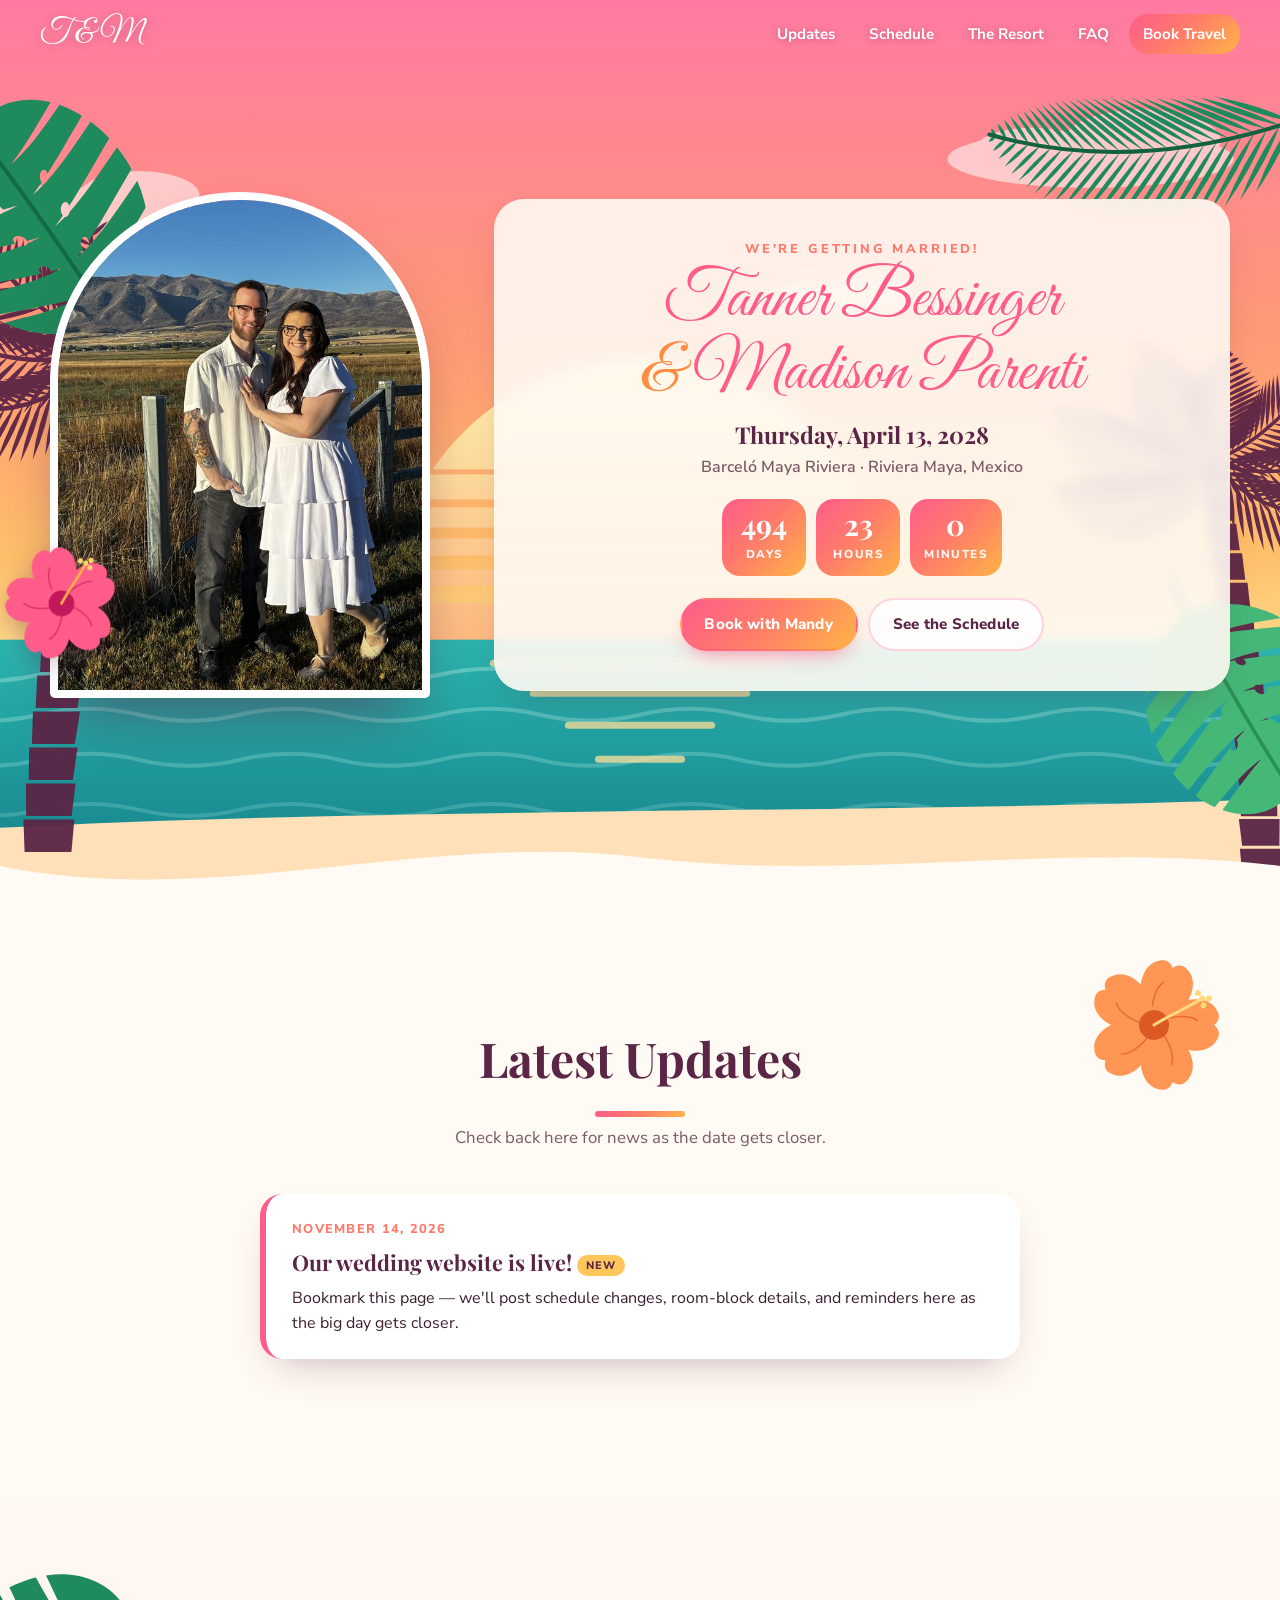
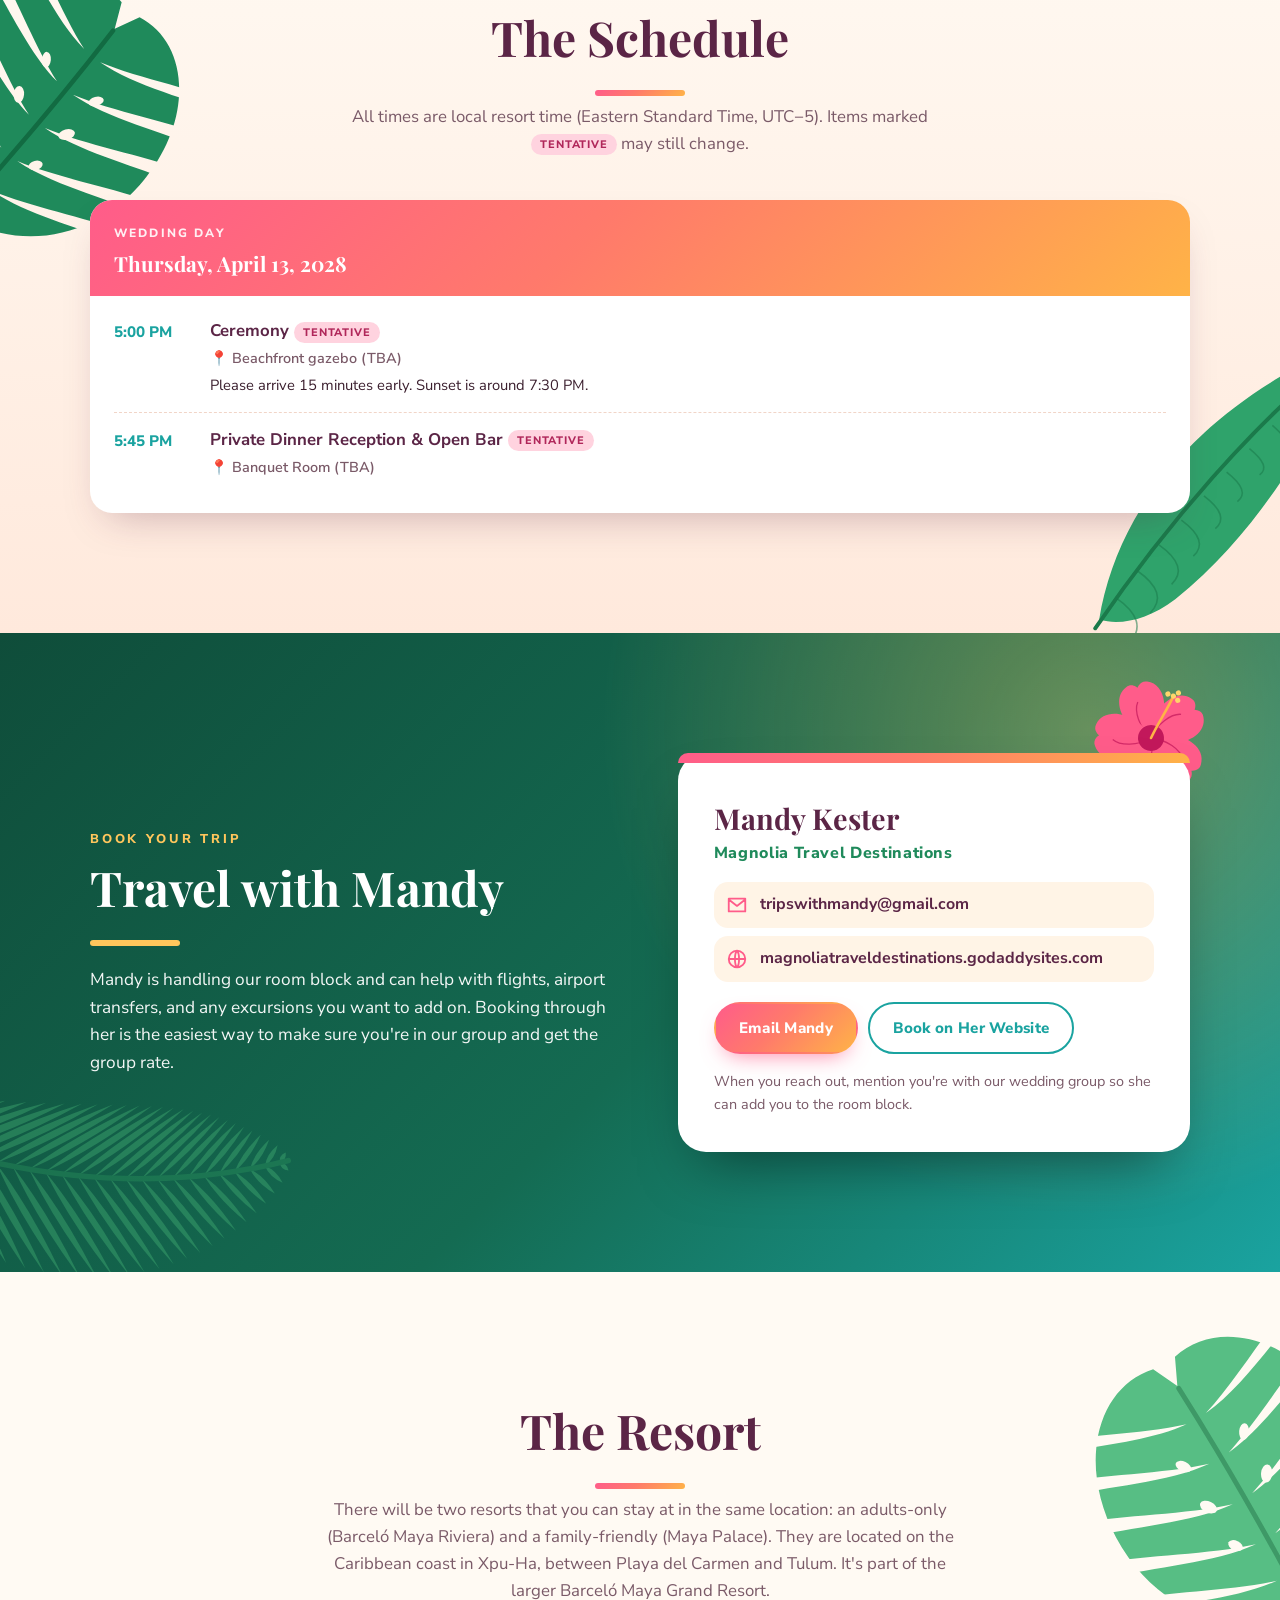
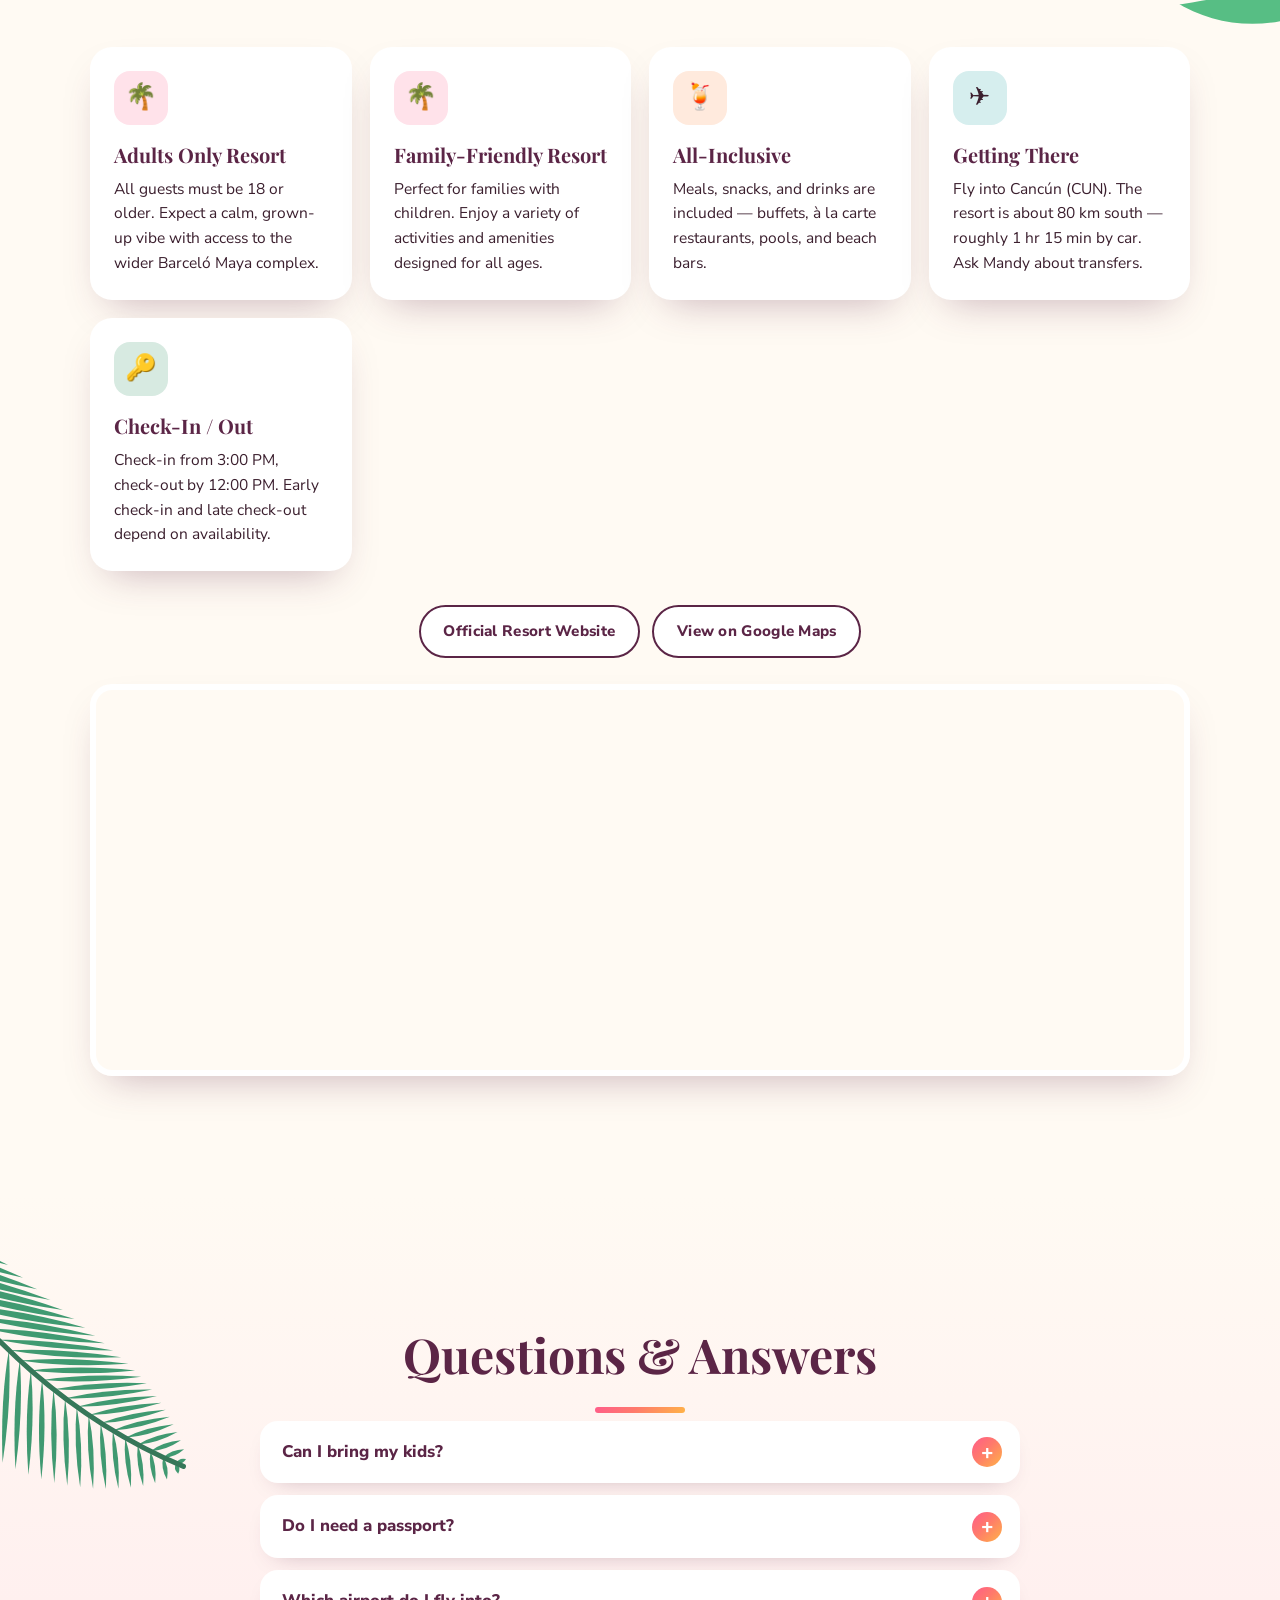
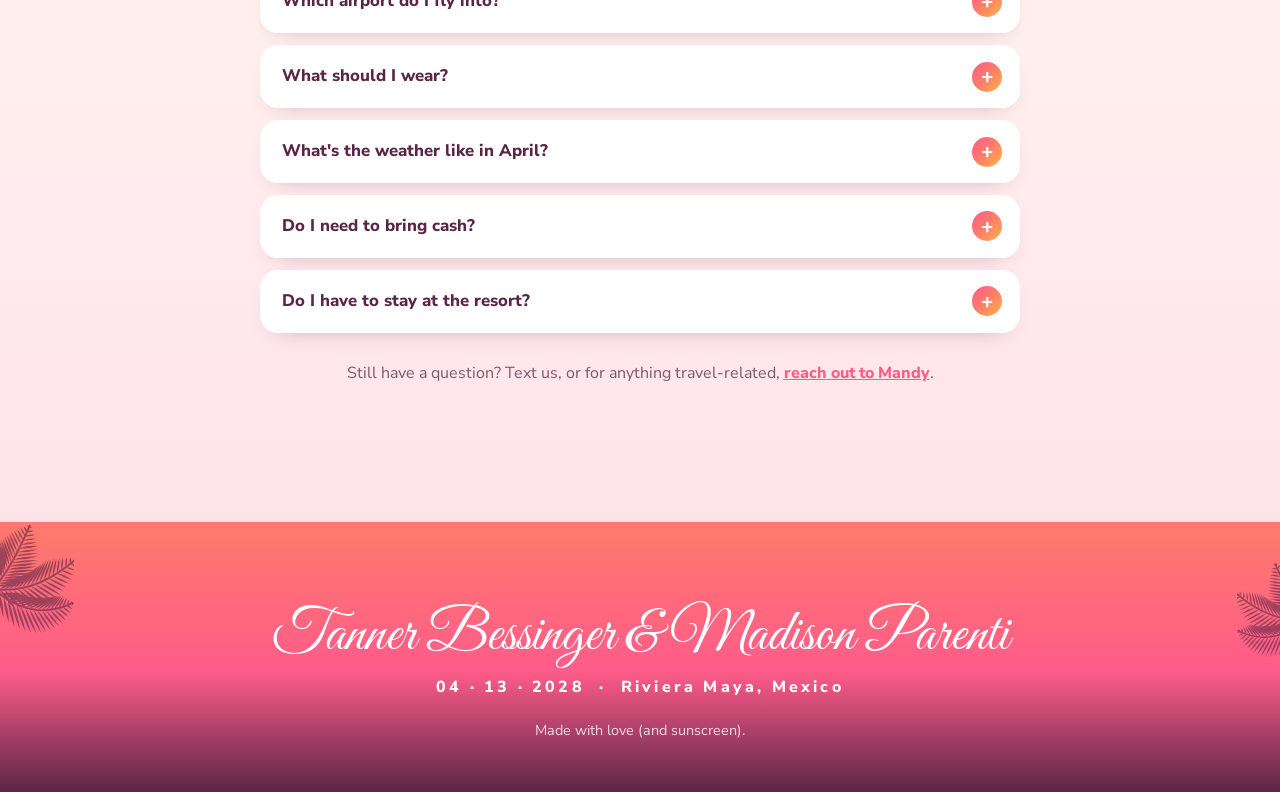
==== index.html @ a27c900d "Revert "Added section to view the resort." This reverts commit a4d78519285c351dbbb681f9ba7be13c18c44" ====
<!doctype html>
<html lang="en">
<head>
  <meta charset="utf-8">
  <meta name="viewport" content="width=device-width, initial-scale=1">
  <title>Our Wedding · Riviera Maya 2028</title>
  <meta name="description" content="Wedding details, schedule, travel booking, and resort info — April 13, 2028 at Barceló Maya Riviera, Mexico.">
  <meta property="og:title" content="We're getting married in Riviera Maya!">
  <meta property="og:description" content="April 13, 2028 · Barceló Maya Riviera · Quintana Roo, Mexico">
  <meta property="og:image" content="images/us-small.jpg">
  <link rel="icon" href="images/favicon.svg" type="image/svg+xml">
  <link rel="preconnect" href="https://fonts.googleapis.com">
  <link rel="preconnect" href="https://fonts.gstatic.com" crossorigin>
  <link href="https://fonts.googleapis.com/css2?family=Great+Vibes&family=Playfair+Display:ital,wght@0,600;0,700;1,500&family=Nunito+Sans:wght@400;600;700;800&display=swap" rel="stylesheet">
  <link rel="stylesheet" href="style.css?v=3">
</head>
<body>

  <!-- ===================== NAV ===================== -->
  <header class="nav" id="top">
    <a class="nav-brand" href="#top" data-names-short>Our Wedding</a>
    <button class="nav-toggle" aria-label="Open menu" aria-expanded="false" aria-controls="nav-links">
      <span></span><span></span><span></span>
    </button>
    <nav id="nav-links" class="nav-links">
      <a href="#updates">Updates</a>
      <a href="#schedule">Schedule</a>
      <a href="#resort">The Resort</a>
      <a href="#faq">FAQ</a>
      <a href="#travel" class="nav-cta">Book Travel</a>
    </nav>
  </header>

  <!-- ===================== HERO ===================== -->
  <section class="hero">
    <img class="hero-bg" src="images/sunset.svg" alt="" aria-hidden="true">
    <img class="deco palm-left" src="images/palm-tree.svg" alt="" aria-hidden="true">
    <img class="deco palm-right" src="images/palm-tree-flip.svg" alt="" aria-hidden="true">
    <img class="deco hero-monstera-l" src="images/monstera.svg" alt="" aria-hidden="true">
    <img class="deco hero-monstera-r" src="images/monstera-light.svg" alt="" aria-hidden="true">
    <img class="deco hero-frond" src="images/palm-frond.svg" alt="" aria-hidden="true">

    <div class="hero-inner">
      <div class="hero-photo">
        <img src="images/us.jpg" srcset="images/us-small.jpg 600w, images/us.jpg 1200w" sizes="(max-width: 700px) 70vw, 380px" alt="The happy couple">
        <img class="photo-flower" src="images/hibiscus.svg" alt="" aria-hidden="true">
      </div>
      <div class="hero-text">
        <p class="eyebrow">We're getting married!</p>
        <h1 class="names"><span data-name-one>Tanner Bessinger</span> <span class="amp">&amp;</span> <span data-name-two>Madison Parenti</span></h1>
        <p class="hero-date" data-date-text>Thursday, April 13, 2028</p>
        <p class="hero-place">Barceló Maya Riviera · Riviera Maya, Mexico</p>
        <div class="countdown" aria-live="polite">
          <div><strong data-cd="days">--</strong><span>days</span></div>
          <div><strong data-cd="hours">--</strong><span>hours</span></div>
          <div><strong data-cd="mins">--</strong><span>minutes</span></div>
        </div>
        <div class="hero-buttons">
          <a class="btn btn-primary" href="#travel">Book with Mandy</a>
          <a class="btn btn-ghost" href="#schedule">See the Schedule</a>
          <a class="btn btn-ghost" data-rsvp-btn hidden>RSVP</a>
        </div>
        <p class="hashtag" data-hashtag hidden></p>
      </div>
    </div>
    <svg class="wave" viewBox="0 0 1440 80" preserveAspectRatio="none" aria-hidden="true"><path d="M0 40 C 240 90 480 0 720 30 C 960 60 1200 10 1440 40 L1440 80 L0 80 Z"/></svg>
  </section>

  <main>
    <!-- ===================== UPDATES ===================== -->
    <section id="updates" class="section section-updates">
      <img class="deco upd-hibiscus" src="images/hibiscus-orange.svg" alt="" aria-hidden="true">
      <div class="container narrow">
        <h2 class="section-title">Latest Updates</h2>
        <p class="section-sub">Check back here for news as the date gets closer.</p>
        <div class="updates" data-updates></div>
      </div>
    </section>

    <!-- ===================== SCHEDULE ===================== -->
    <section id="schedule" class="section section-schedule">
      <img class="deco sch-leaf-l" src="images/monstera.svg" alt="" aria-hidden="true">
      <img class="deco sch-leaf-r" src="images/banana-leaf.svg" alt="" aria-hidden="true">
      <div class="container">
        <h2 class="section-title">The Schedule</h2>
        <p class="section-sub">All times are local resort time (Eastern Standard Time, UTC−5). Items marked <span class="tag">Tentative</span> may still change.</p>
        <div class="schedule" data-schedule></div>
      </div>
    </section>

    <!-- ===================== TRAVEL / MANDY ===================== -->
    <section id="travel" class="section section-travel">
      <img class="deco trv-frond" src="images/palm-frond-light.svg" alt="" aria-hidden="true">
      <img class="deco trv-hibiscus" src="images/hibiscus.svg" alt="" aria-hidden="true">
      <div class="container">
        <div class="agent-card">
          <div class="agent-head">
            <p class="eyebrow">Book your trip</p>
            <h2 class="section-title light">Travel with <span data-agent-first>Mandy</span></h2>
            <p class="agent-blurb" data-agent-blurb></p>
            <p class="agent-deadline" data-agent-bookby hidden></p>
          </div>
          <div class="agent-body">
            <p class="agent-name" data-agent-name>Mandy Kester</p>
            <p class="agent-company" data-agent-company>Magnolia Travel Destinations</p>
            <ul class="agent-links">
              <li><a data-agent-email href="mailto:tripswithmandy@gmail.com">
                <svg viewBox="0 0 24 24" aria-hidden="true"><path d="M3 5h18v14H3z M3 6l9 7 9-7" fill="none" stroke="currentColor" stroke-width="2" stroke-linejoin="round"/></svg>
                <span>tripswithmandy@gmail.com</span></a></li>
              <li data-agent-phone-row hidden><a data-agent-phone href="#">
                <svg viewBox="0 0 24 24" aria-hidden="true"><path d="M5 3h4l2 5-3 2a12 12 0 0 0 6 6l2-3 5 2v4a2 2 0 0 1-2 2A18 18 0 0 1 3 5a2 2 0 0 1 2-2z" fill="none" stroke="currentColor" stroke-width="2" stroke-linejoin="round"/></svg>
                <span></span></a></li>
              <li><a data-agent-web href="https://magnoliatraveldestinations.godaddysites.com" target="_blank" rel="noopener">
                <svg viewBox="0 0 24 24" aria-hidden="true"><circle cx="12" cy="12" r="9" fill="none" stroke="currentColor" stroke-width="2"/><path d="M3 12h18M12 3c3 3 3 15 0 18M12 3c-3 3-3 15 0 18" fill="none" stroke="currentColor" stroke-width="2"/></svg>
                <span>magnoliatraveldestinations.godaddysites.com</span></a></li>
            </ul>
            <div class="agent-buttons">
              <a class="btn btn-primary" data-agent-email-btn href="mailto:tripswithmandy@gmail.com">Email Mandy</a>
              <a class="btn btn-sun" data-agent-call-btn hidden>Call Mandy</a>
              <a class="btn btn-outline" data-agent-web-btn href="https://magnoliatraveldestinations.godaddysites.com" target="_blank" rel="noopener">Book on Her Website</a>
            </div>
            <p class="agent-tip">When you reach out, mention you're with our wedding group so she can add you to the room block.</p>
          </div>
        </div>
      </div>
    </section>

    <!-- ===================== RESORT ===================== -->
    <section id="resort" class="section section-resort">
      <img class="deco res-monstera" src="images/monstera-light.svg" alt="" aria-hidden="true">
      <div class="container">
        <h2 class="section-title">The Resort</h2>
        <p class="section-sub">There will be two resorts that you can stay at in the same location: an adults-only (Barceló Maya Riviera) and a family-friendly (Maya Palace). They are located on the Caribbean coast in Xpu-Ha, between Playa del Carmen and Tulum. It's part of the larger Barceló Maya Grand Resort.</p>

        <div class="cards">
          <article class="card">
            <div class="card-icon" style="--c: var(--pink)">🌴</div>
            <h3>Adults Only Resort</h3>
            <p>All guests must be 18 or older. Expect a calm, grown-up vibe with access to the wider Barceló Maya complex.</p>
          </article>
            <article class="card">
            <div class="card-icon" style="--c: var(--pink)">🌴</div>
            <h3>Family-Friendly Resort</h3>
            <p>Perfect for families with children. Enjoy a variety of activities and amenities designed for all ages.</p>
          </article>
          <article class="card">
            <div class="card-icon" style="--c: var(--orange)">🍹</div>
            <h3>All-Inclusive</h3>
            <p>Meals, snacks, and drinks are included — buffets, à la carte restaurants, pools, and beach bars.</p>
          </article>
          <article class="card">
            <div class="card-icon" style="--c: var(--teal)">✈️</div>
            <h3>Getting There</h3>
            <p>Fly into Cancún (CUN). The resort is about 80 km south — roughly 1 hr 15 min by car. Ask Mandy about transfers.</p>
          </article>
          <article class="card">
            <div class="card-icon" style="--c: var(--green)">🔑</div>
            <h3>Check-In / Out</h3>
            <p>Check-in from 3:00 PM, check-out by 12:00 PM. Early check-in and late check-out depend on availability.</p>
          </article>
        </div>

        <div class="resort-links">
          <a class="btn btn-outline-dark" href="https://www.barcelo.com/en-us/barcelo-maya-riviera/" target="_blank" rel="noopener">Official Resort Website</a>
          <a class="btn btn-outline-dark" href="https://www.google.com/maps/search/?api=1&query=Barcel%C3%B3+Maya+Riviera+Xpu-Ha" target="_blank" rel="noopener">View on Google Maps</a>
        </div>

        <div class="map-wrap">
          <iframe title="Map of Barceló Maya Riviera" loading="lazy" referrerpolicy="no-referrer-when-downgrade"
            src="https://www.google.com/maps?q=Barcel%C3%B3+Maya+Riviera,+Xpu-Ha,+Quintana+Roo&output=embed"></iframe>
        </div>
      </div>
    </section>

    <!-- ===================== FAQ ===================== -->
    <section id="faq" class="section section-faq">
      <img class="deco faq-frond" src="images/palm-frond.svg" alt="" aria-hidden="true">
      <div class="container narrow">
        <h2 class="section-title">Questions &amp; Answers</h2>
        <div class="faq" data-faq></div>
        <p class="faq-more">Still have a question? Text us, or for anything travel-related, <a href="#travel">reach out to Mandy</a>.</p>
      </div>
    </section>
  </main>

  <!-- ===================== FOOTER ===================== -->
  <footer class="footer">
    <img class="deco foot-palm-l" src="images/palm-tree.svg" alt="" aria-hidden="true">
    <img class="deco foot-palm-r" src="images/palm-tree-flip.svg" alt="" aria-hidden="true">
    <p class="footer-names" data-names-full>Tanner Bessinger &amp; Madison Parenti</p>
    <p class="footer-date">04 · 13 · 2028 &nbsp;·&nbsp; Riviera Maya, Mexico</p>
    <p class="footer-small">Made with love (and sunscreen).</p>
  </footer>

  <!-- Floating booking button on phones -->
  <a class="float-book" href="#travel">✈ Book with Mandy</a>

  <script src="details.js?v=3"></script>
  <script src="app.js?v=3"></script>
</body>
</html>
---- style.css ----
/* ============ Palette ============ */
:root {
  --pink: #ff5c8a;
  --pink-soft: #ffd3df;
  --coral: #ff7a6b;
  --orange: #ff8c42;
  --sun: #ffc65c;
  --sand: #fff4e6;
  --cream: #fffaf3;
  --teal: #1aa3a0;
  --green: #1f8a5b;
  --jungle: #0f4d3a;
  --plum: #5b2546;
  --ink: #3b1f2e;
  --muted: #7a5a68;

  --sunset: linear-gradient(135deg, #ff5c8a 0%, #ff7a6b 45%, #ffb347 100%);
  --radius: 22px;
  --shadow: 0 18px 40px -18px rgba(91, 37, 70, 0.35);

  --font-script: "Great Vibes", cursive;
  --font-display: "Playfair Display", Georgia, serif;
  --font-body: "Nunito Sans", system-ui, -apple-system, "Segoe UI", sans-serif;
}

*, *::before, *::after { box-sizing: border-box; }
html { scroll-behavior: smooth; scroll-padding-top: 70px; }
body {
  margin: 0;
  font-family: var(--font-body);
  color: var(--ink);
  background: var(--cream);
  line-height: 1.6;
  overflow-x: hidden;
}
img { max-width: 100%; display: block; }
a { color: inherit; }
[hidden] { display: none !important; }

.container { width: min(1100px, 100% - 32px); margin-inline: auto; position: relative; z-index: 2; }
.container.narrow { width: min(760px, 100% - 32px); }
.deco { position: absolute; pointer-events: none; user-select: none; z-index: 1; }

/* ============ Buttons ============ */
.btn {
  display: inline-flex; align-items: center; justify-content: center;
  padding: 0.8em 1.5em; border-radius: 999px;
  font-weight: 800; font-size: 0.95rem; letter-spacing: 0.02em;
  text-decoration: none; cursor: pointer; border: 2px solid transparent;
  transition: transform 0.15s ease, box-shadow 0.15s ease, background 0.15s;
}
.btn:hover { transform: translateY(-2px); }
.btn-primary { background: var(--sunset); color: #fff; box-shadow: 0 10px 22px -10px rgba(255, 92, 138, 0.8); }
.btn-ghost { background: rgba(255, 255, 255, 0.85); color: var(--plum); }
.btn-ghost:hover { background: #fff; }
.btn-sun { background: var(--sun); color: var(--plum); }
.btn-outline { border-color: rgba(255,255,255,0.85); color: #fff; }
.btn-outline:hover { background: rgba(255,255,255,0.12); }
.btn-outline-dark { border-color: var(--plum); color: var(--plum); background: #fff; }
.btn-outline-dark:hover { background: var(--plum); color: #fff; }

/* ============ Nav ============ */
.nav {
  position: fixed; inset: 0 0 auto 0; z-index: 50;
  display: flex; align-items: center; justify-content: space-between;
  padding: 14px clamp(16px, 4vw, 40px);
  transition: background 0.25s, box-shadow 0.25s;
}
.nav.scrolled { background: rgba(255, 250, 243, 0.94); backdrop-filter: blur(8px); box-shadow: 0 4px 20px -10px rgba(91,37,70,0.3); }
.nav-brand { font-family: var(--font-script); font-size: 2rem; text-decoration: none; color: #fff; line-height: 1; text-shadow: 0 2px 10px rgba(91,37,70,0.35); }
.nav.scrolled .nav-brand { color: var(--pink); text-shadow: none; }
.nav-links { display: flex; gap: 6px; align-items: center; }
.nav-links a {
  text-decoration: none; font-weight: 700; font-size: 0.95rem;
  padding: 8px 14px; border-radius: 999px; color: #fff;
  text-shadow: 0 1px 6px rgba(91,37,70,0.35);
}
.nav.scrolled .nav-links a { color: var(--plum); text-shadow: none; }
.nav-links a:hover { background: rgba(255,255,255,0.2); }
.nav.scrolled .nav-links a:hover { background: var(--pink-soft); }
.nav-links a.nav-cta, .nav.scrolled .nav-links a.nav-cta { background: var(--sunset); color: #fff; text-shadow: none; }
.nav-toggle { display: none; background: rgba(255,255,255,0.9); border: 0; border-radius: 12px; width: 44px; height: 44px; padding: 11px 10px; cursor: pointer; }
.nav-toggle span { display: block; height: 3px; background: var(--plum); border-radius: 2px; margin: 4px 0; }

@media (max-width: 760px) {
  .nav-toggle { display: block; }
  .nav-links {
    position: absolute; top: 66px; right: 16px; left: 16px;
    flex-direction: column; align-items: stretch;
    background: var(--cream); border-radius: var(--radius); padding: 10px;
    box-shadow: var(--shadow);
    display: none;
  }
  .nav-links.open { display: flex; }
  .nav-links a { color: var(--plum); text-shadow: none; padding: 12px 16px; }
}

/* ============ Hero ============ */
.hero {
  position: relative; min-height: clamp(640px, 100vh, 940px); min-height: clamp(640px, 100svh, 940px);
  display: grid; place-items: center;
  padding: 110px 16px 120px; overflow: hidden;
  isolation: isolate;
}
.hero-bg { position: absolute; inset: 0; width: 100%; height: 100%; object-fit: cover; object-position: center bottom; z-index: -1; }
.palm-left { left: -60px; bottom: 30px; height: min(78vh, 720px); opacity: 0.95; }
.palm-right { right: -70px; bottom: 10px; height: min(64vh, 600px); opacity: 0.95; }
.hero-monstera-l { left: -70px; top: 70px; width: clamp(140px, 18vw, 260px); transform: rotate(-35deg); }
.hero-monstera-r { right: -60px; bottom: 60px; width: clamp(130px, 16vw, 240px); transform: rotate(150deg); }
.hero-frond { right: -40px; top: 40px; width: clamp(220px, 30vw, 440px); transform: scaleX(-1) rotate(-14deg); }

.hero-inner {
  position: relative; z-index: 2;
  display: grid; grid-template-columns: auto 1fr; gap: clamp(28px, 5vw, 64px);
  align-items: center; max-width: 1180px; width: 100%;
}
.hero-photo { position: relative; width: clamp(240px, 30vw, 380px); }
.hero-photo img:first-child {
  width: 100%; aspect-ratio: 3 / 4; object-fit: cover; object-position: center 30%;
  border-radius: 999px 999px 26px 26px;
  border: 8px solid #fff;
  box-shadow: 0 30px 60px -20px rgba(91, 37, 70, 0.6);
}
.photo-flower { position: absolute; width: 34%; left: -14%; bottom: 6%; transform: rotate(-12deg); filter: drop-shadow(0 8px 12px rgba(91,37,70,0.3)); }

.hero-text {
  background: rgba(255, 250, 243, 0.9); backdrop-filter: blur(6px);
  border-radius: 30px; padding: clamp(22px, 4vw, 40px);
  box-shadow: var(--shadow); text-align: center;
}
.eyebrow { margin: 0; text-transform: uppercase; letter-spacing: 0.22em; font-weight: 800; font-size: 0.8rem; color: var(--coral); }
.names { margin: 4px 0 6px; font-family: var(--font-script); font-weight: 400; font-size: clamp(2.2rem, 5.2vw, 4.8rem); line-height: 1.1; color: var(--pink); }
/* Each name on its own line; the & leads into the second name */
.names [data-name-one] { display: block; white-space: nowrap; }
.names [data-name-two] { white-space: nowrap; }
.names .amp { color: var(--orange); }
.hero-date { margin: 0; font-family: var(--font-display); font-weight: 700; font-size: clamp(1.15rem, 2.2vw, 1.45rem); color: var(--plum); }
.hero-place { margin: 2px 0 18px; color: var(--muted); font-weight: 600; }

.countdown { display: flex; justify-content: center; gap: 10px; margin-bottom: 22px; }
.countdown div { background: var(--sunset); color: #fff; border-radius: 18px; padding: 10px 14px; min-width: 84px; }
.countdown strong { display: block; font-family: var(--font-display); font-size: 1.8rem; line-height: 1.1; }
.countdown span { font-size: 0.72rem; text-transform: uppercase; letter-spacing: 0.14em; font-weight: 800; opacity: 0.95; }
.hero-buttons { display: flex; flex-wrap: wrap; gap: 10px; justify-content: center; }
.hero-buttons .btn-ghost { border-color: var(--pink-soft); }
.hashtag { margin: 16px 0 0; font-weight: 800; color: var(--teal); }

.wave { position: absolute; bottom: -1px; left: 0; width: 100%; height: 70px; z-index: 3; }
.wave path { fill: var(--cream); }

@media (max-width: 760px) {
  .hero { padding-top: 96px; }
  .hero-inner { grid-template-columns: 1fr; justify-items: center; }
  .hero-photo { width: min(70vw, 300px); }
  .names { font-size: min(10vw, 3.4rem); }
  .palm-left { height: 60vh; left: -110px; opacity: 0.75; }
  .palm-right { height: 50vh; right: -120px; opacity: 0.75; }
  .hero-frond { width: 220px; right: -70px; }
  .countdown div { min-width: 72px; padding: 8px 10px; }
}

/* ============ Sections ============ */
.section { position: relative; padding: clamp(70px, 10vw, 120px) 0; overflow: hidden; }
.section-title {
  margin: 0 0 8px; text-align: center;
  font-family: var(--font-display); font-weight: 700;
  font-size: clamp(2rem, 4.5vw, 3rem); color: var(--plum);
}
.section-title::after {
  content: ""; display: block; width: 90px; height: 6px; margin: 14px auto 0;
  border-radius: 6px; background: var(--sunset);
}
.section-title.light { color: #fff; text-align: left; }
.section-title.light::after { margin-left: 0; background: var(--sun); }
.section-sub { text-align: center; color: var(--muted); max-width: 640px; margin: 0 auto 42px; font-size: 1.05rem; }

.tag {
  display: inline-block; vertical-align: middle;
  font-family: var(--font-body); font-size: 0.68rem; font-weight: 800;
  letter-spacing: 0.08em; text-transform: uppercase;
  background: var(--pink-soft); color: #b0275a; padding: 2px 9px; border-radius: 999px;
}
.tag-new { background: var(--sun); color: var(--plum); }

/* ---- Updates ---- */
.section-updates { background: var(--cream); }
.upd-hibiscus { width: 150px; right: 4%; top: 50px; transform: rotate(18deg); opacity: 0.9; }
.updates { display: grid; gap: 16px; }
.update { background: #fff; border-radius: var(--radius); padding: 22px 26px; box-shadow: var(--shadow); border-left: 6px solid var(--sun); }
.update.is-latest { border-left-color: var(--pink); }
.update time { font-size: 0.8rem; font-weight: 800; color: var(--coral); text-transform: uppercase; letter-spacing: 0.1em; }
.update h3 { margin: 4px 0 6px; font-family: var(--font-display); font-size: 1.35rem; color: var(--plum); }
.update p { margin: 0; color: var(--ink); }

/* ---- Schedule ---- */
.section-schedule { background: linear-gradient(180deg, var(--cream) 0%, #ffe9dc 100%); }
.sch-leaf-l { width: 260px; left: -90px; top: 60px; transform: rotate(40deg); }
.sch-leaf-r { width: 380px; right: -140px; bottom: 40px; transform: rotate(-20deg); }
.schedule { display: grid; grid-template-columns: repeat(auto-fit, minmax(280px, 1fr)); gap: 22px; align-items: start; }
.day { background: #fff; border-radius: var(--radius); box-shadow: var(--shadow); overflow: hidden; }
.day-head { padding: 20px 24px 16px; background: linear-gradient(135deg, #ffe0e9, #ffe8d1); }
.day.is-highlight .day-head { background: var(--sunset); color: #fff; }
.day-label { font-size: 0.75rem; text-transform: uppercase; letter-spacing: 0.18em; font-weight: 800; color: var(--coral); }
.day.is-highlight .day-label { color: #fff; opacity: 0.9; }
.day-head h3 { margin: 2px 0 0; font-family: var(--font-display); font-size: 1.3rem; color: var(--plum); }
.day.is-highlight .day-head h3 { color: #fff; }
.events { list-style: none; margin: 0; padding: 8px 24px 20px; }
.event { display: grid; grid-template-columns: 84px 1fr; gap: 12px; padding: 14px 0; border-bottom: 1px dashed #f1d5c8; }
.event:last-child { border-bottom: 0; }
.event-time { font-weight: 800; color: var(--teal); font-size: 0.95rem; padding-top: 2px; }
.event h4 { margin: 0; font-size: 1.05rem; color: var(--plum); }
.event-place { margin: 2px 0 0; font-size: 0.9rem; color: var(--muted); font-weight: 600; }
.event-note { margin: 4px 0 0; font-size: 0.92rem; }

/* ---- Travel / agent ---- */
.section-travel {
  background:
    radial-gradient(circle at 85% 15%, rgba(255, 198, 92, 0.35), transparent 40%),
    linear-gradient(135deg, #0f4d3a 0%, #146b52 55%, #1aa3a0 100%);
  color: #fff;
}
.trv-frond { width: 520px; left: -160px; bottom: -40px; opacity: 0.35; transform: rotate(-12deg); }
.trv-hibiscus { width: 130px; right: 5%; top: 40px; transform: rotate(-15deg); }
.agent-card { display: grid; grid-template-columns: 1.05fr 1fr; gap: clamp(24px, 4vw, 50px); align-items: center; }
.agent-head .eyebrow { color: var(--sun); }
.agent-blurb { font-size: 1.08rem; opacity: 0.95; margin: 20px 0 0; }
.agent-deadline { margin-top: 14px; display: inline-block; background: var(--sun); color: var(--plum); font-weight: 800; padding: 8px 16px; border-radius: 999px; }
.agent-body { background: #fff; color: var(--ink); border-radius: 28px; padding: clamp(22px, 4vw, 36px); box-shadow: 0 30px 60px -25px rgba(0,0,0,0.5); position: relative; }
.agent-body::before { content: ""; position: absolute; inset: 0 0 auto 0; height: 10px; border-radius: 28px 28px 0 0; background: var(--sunset); }
.agent-name { margin: 6px 0 0; font-family: var(--font-display); font-weight: 700; font-size: 1.8rem; color: var(--plum); }
.agent-company { margin: 0 0 16px; color: var(--green); font-weight: 800; letter-spacing: 0.04em; }
.agent-links { list-style: none; padding: 0; margin: 0 0 20px; display: grid; gap: 8px; }
.agent-links a { display: flex; align-items: center; gap: 12px; text-decoration: none; padding: 10px 12px; border-radius: 14px; background: var(--sand); font-weight: 700; color: var(--plum); word-break: break-word; }
.agent-links a:hover { background: var(--pink-soft); }
.agent-links svg { flex: none; width: 22px; height: 22px; color: var(--pink); }
.agent-buttons { display: flex; flex-wrap: wrap; gap: 10px; }
.agent-buttons .btn-outline { border-color: var(--teal); color: var(--teal); }
.agent-buttons .btn-outline:hover { background: var(--teal); color: #fff; }
.agent-tip { margin: 16px 0 0; font-size: 0.9rem; color: var(--muted); }

@media (max-width: 860px) {
  .agent-card { grid-template-columns: 1fr; }
  .trv-hibiscus { width: 90px; top: 20px; }
}

/* ---- Resort ---- */
.section-resort { background: var(--cream); }
.res-monstera { width: 280px; right: -100px; top: 30px; transform: rotate(-30deg); opacity: 0.9; }
.cards { display: grid; grid-template-columns: repeat(auto-fit, minmax(220px, 1fr)); gap: 18px; }
.card { background: #fff; border-radius: var(--radius); padding: 24px; box-shadow: var(--shadow); }
.card-icon {
  width: 54px; height: 54px; border-radius: 16px; display: grid; place-items: center; font-size: 1.6rem;
  background: color-mix(in srgb, var(--c) 18%, white);
}
.card h3 { margin: 14px 0 6px; font-family: var(--font-display); color: var(--plum); font-size: 1.25rem; }
.card p { margin: 0; color: var(--ink); font-size: 0.97rem; }
.resort-links { display: flex; flex-wrap: wrap; gap: 12px; justify-content: center; margin: 34px 0 26px; }
.map-wrap { border-radius: var(--radius); overflow: hidden; box-shadow: var(--shadow); border: 6px solid #fff; }
.map-wrap iframe { display: block; width: 100%; height: 380px; border: 0; }

/* ---- FAQ ---- */
.section-faq { background: linear-gradient(180deg, var(--cream), #ffe3ea); }
.faq-frond { width: 480px; left: -200px; top: 40px; opacity: 0.85; transform: rotate(25deg); }
.faq { display: grid; gap: 12px; }
.faq-item { background: #fff; border-radius: 18px; box-shadow: 0 10px 24px -16px rgba(91,37,70,0.4); }
.faq-item summary {
  list-style: none; cursor: pointer; padding: 18px 56px 18px 22px; position: relative;
  font-weight: 800; color: var(--plum); font-size: 1.05rem;
}
.faq-item summary::-webkit-details-marker { display: none; }
.faq-item summary::after {
  content: "+"; position: absolute; right: 18px; top: 50%; transform: translateY(-50%);
  width: 30px; height: 30px; border-radius: 50%; display: grid; place-items: center;
  background: var(--sunset); color: #fff; font-size: 1.3rem; line-height: 1; transition: transform 0.2s;
}
.faq-item[open] summary::after { content: "–"; }
.faq-item p { margin: 0; padding: 0 22px 20px; color: var(--ink); }
.faq-more { text-align: center; margin-top: 28px; color: var(--muted); }
.faq-more a { color: var(--pink); font-weight: 800; }

/* ============ Footer ============ */
.footer {
  position: relative; overflow: hidden; text-align: center; color: #fff;
  padding: 80px 16px 50px;
  background: linear-gradient(180deg, #ff7a6b 0%, #ff5c8a 55%, #5b2546 100%);
}
.foot-palm-l { height: 300px; left: -80px; bottom: -20px; opacity: 0.6; }
.foot-palm-r { height: 260px; right: -90px; bottom: -20px; opacity: 0.6; }
.footer p { position: relative; z-index: 2; margin: 0; }
.footer-names { font-family: var(--font-script); font-size: clamp(2.4rem, 6vw, 3.6rem); line-height: 1.2; }
.footer-date { font-weight: 800; letter-spacing: 0.2em; margin-top: 4px !important; }
.footer-small { margin-top: 18px !important; opacity: 0.8; font-size: 0.9rem; }

/* Tone down the decorations on phones so they don't crowd the text */
@media (max-width: 760px) {
  .upd-hibiscus { width: 70px; top: 24px; right: -12px; }
  .res-monstera { width: 140px; right: -80px; top: 0; opacity: 0.45; }
  .sch-leaf-l { width: 140px; left: -80px; top: 20px; opacity: 0.6; }
  .sch-leaf-r { width: 220px; right: -130px; }
  .faq-frond { width: 300px; left: -170px; opacity: 0.4; }
  .trv-hibiscus { width: 70px; right: -6px; }
  .foot-palm-l, .foot-palm-r { height: 200px; }
}

/* ============ Floating booking button (phones) ============ */
.float-book {
  display: none; position: fixed; z-index: 40; right: 16px; bottom: 16px;
  background: var(--sunset); color: #fff; text-decoration: none; font-weight: 800;
  padding: 12px 18px; border-radius: 999px; box-shadow: 0 12px 26px -10px rgba(91,37,70,0.7);
}
@media (max-width: 760px) { .float-book { display: inline-block; } }

@media (prefers-reduced-motion: reduce) {
  html { scroll-behavior: auto; }
  .btn { transition: none; }
}
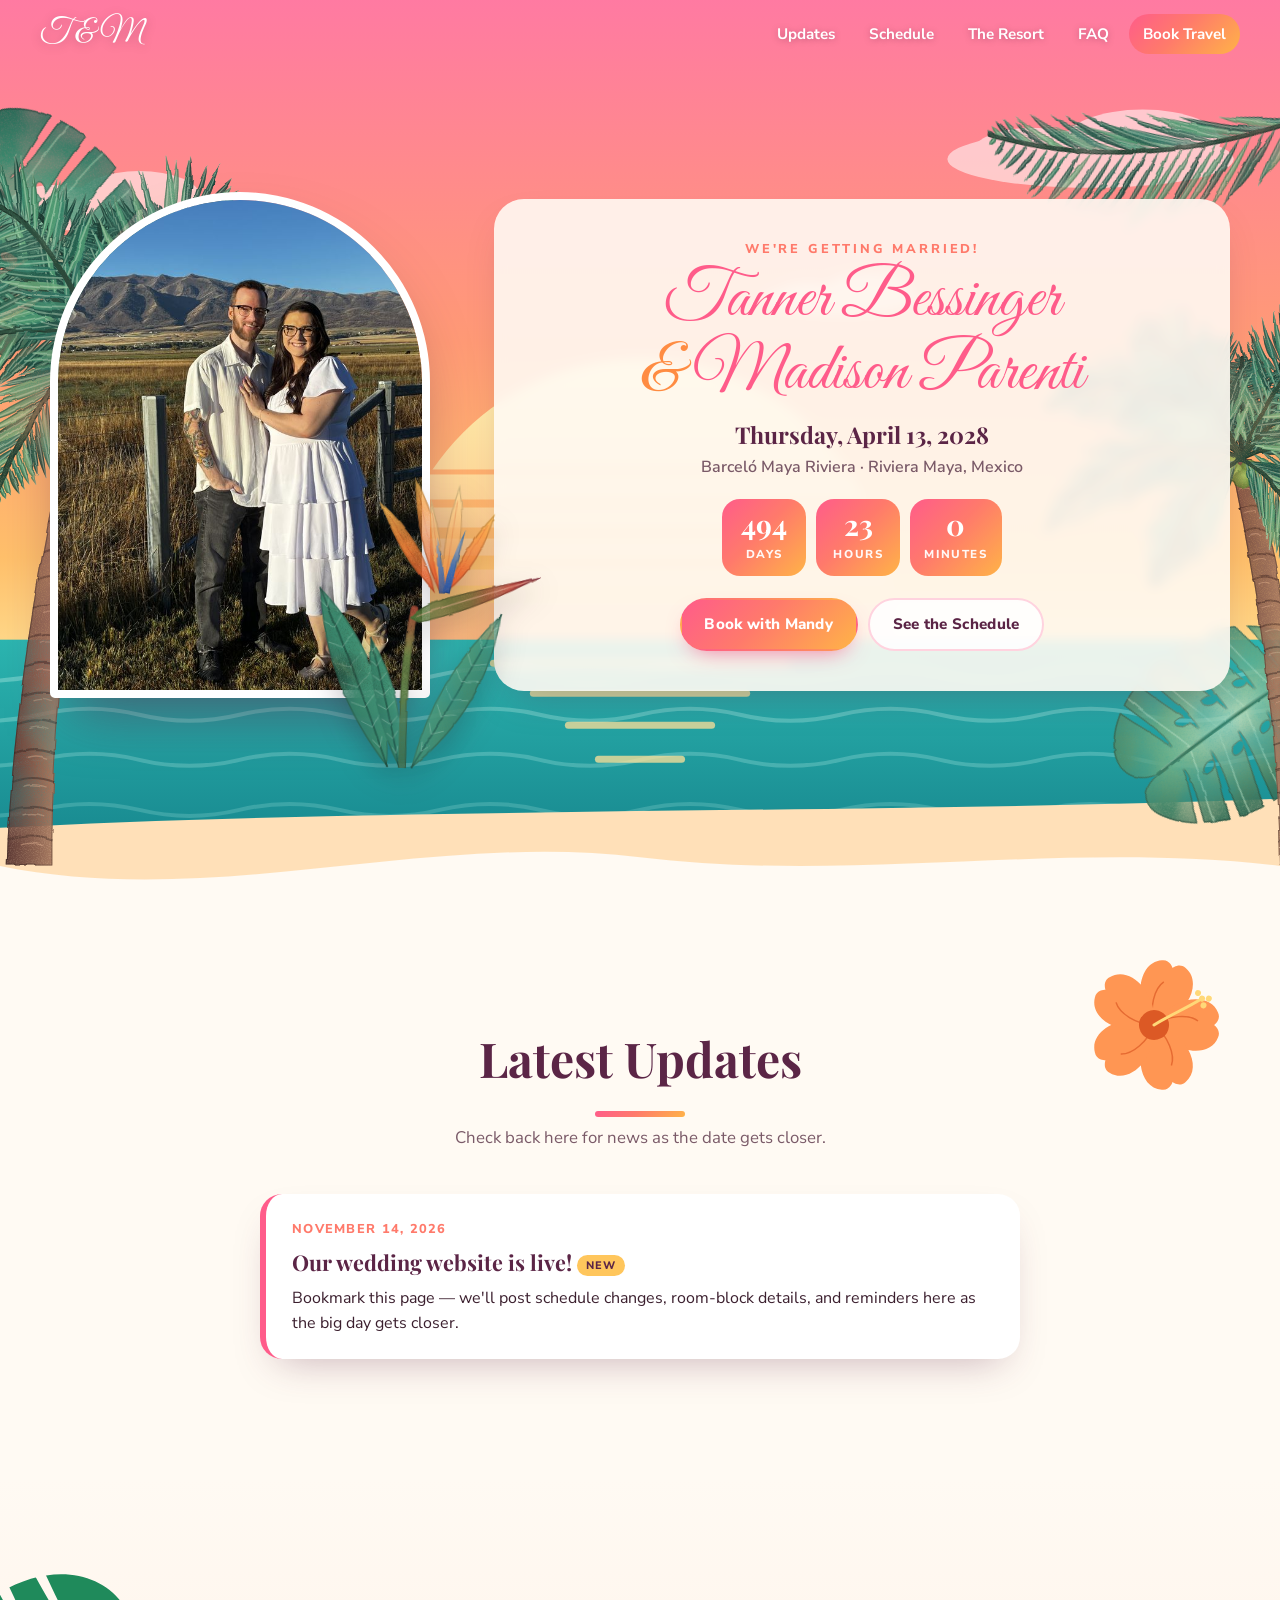
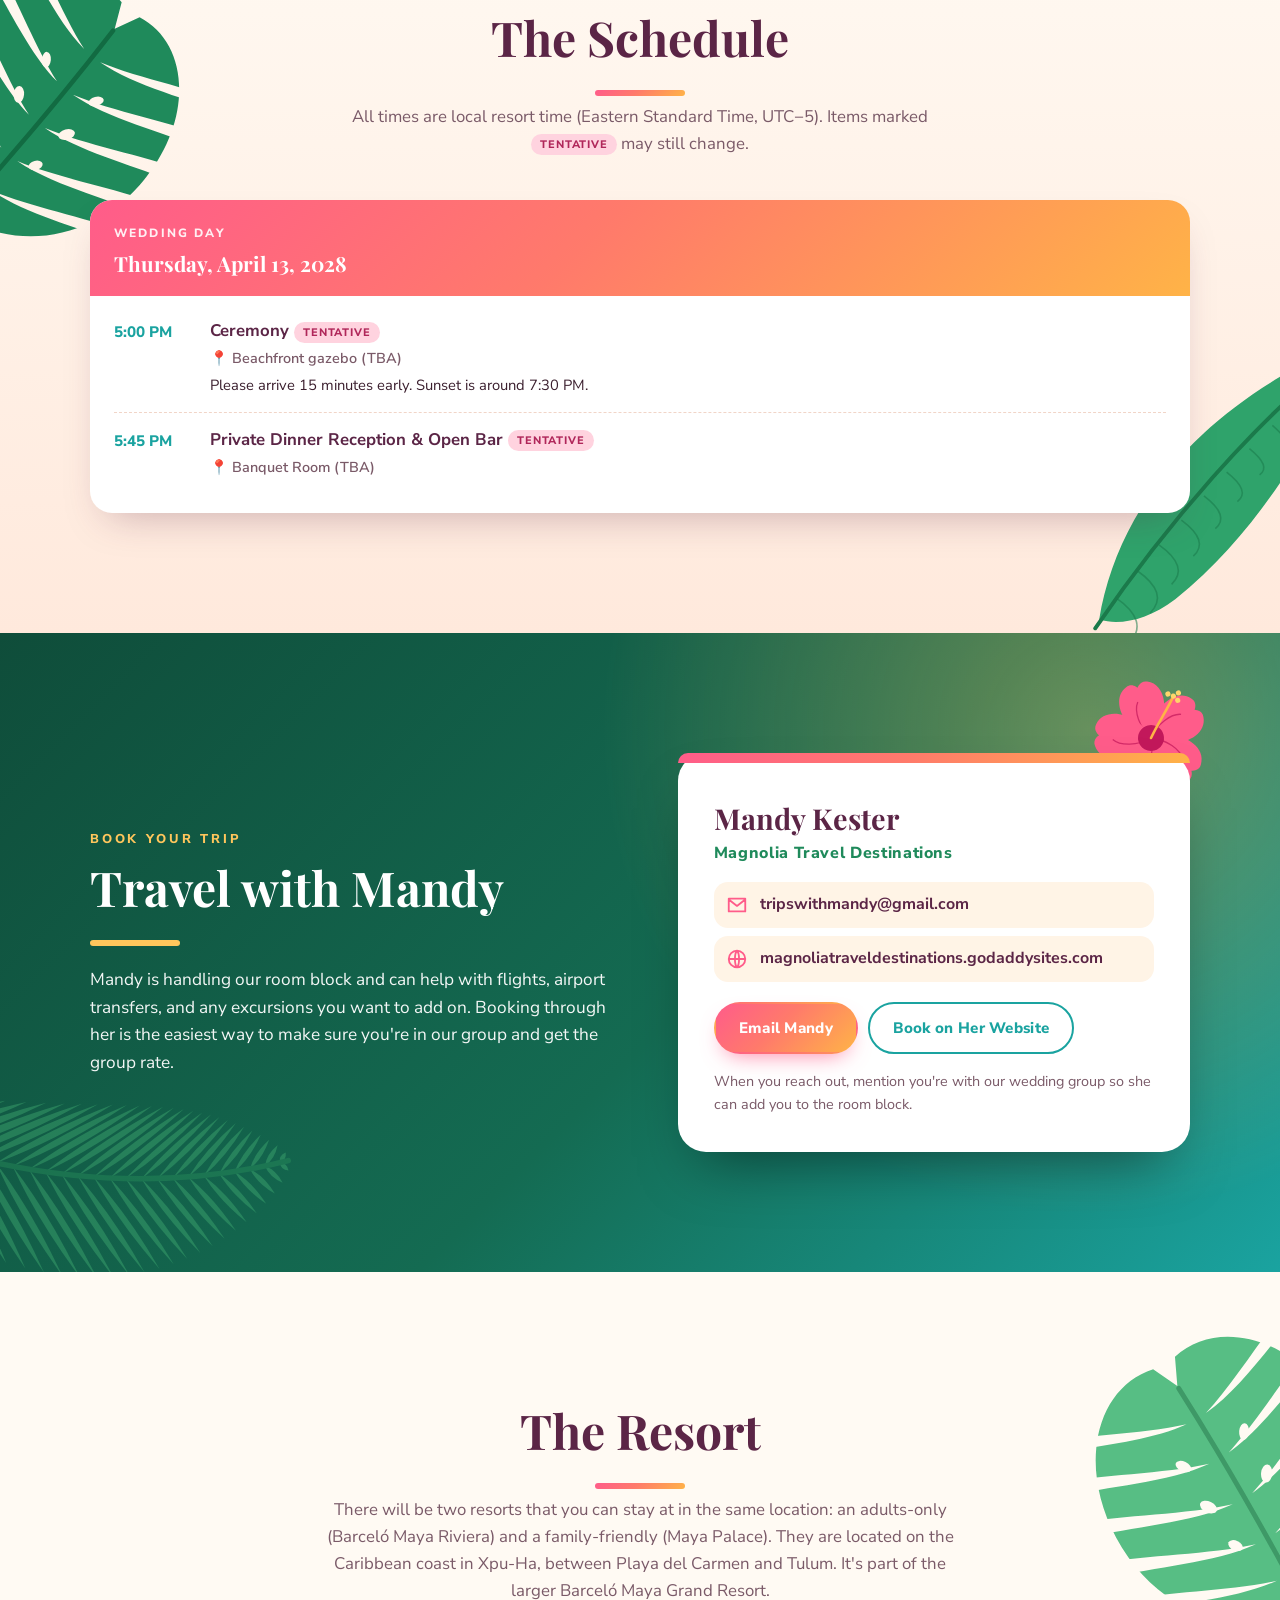
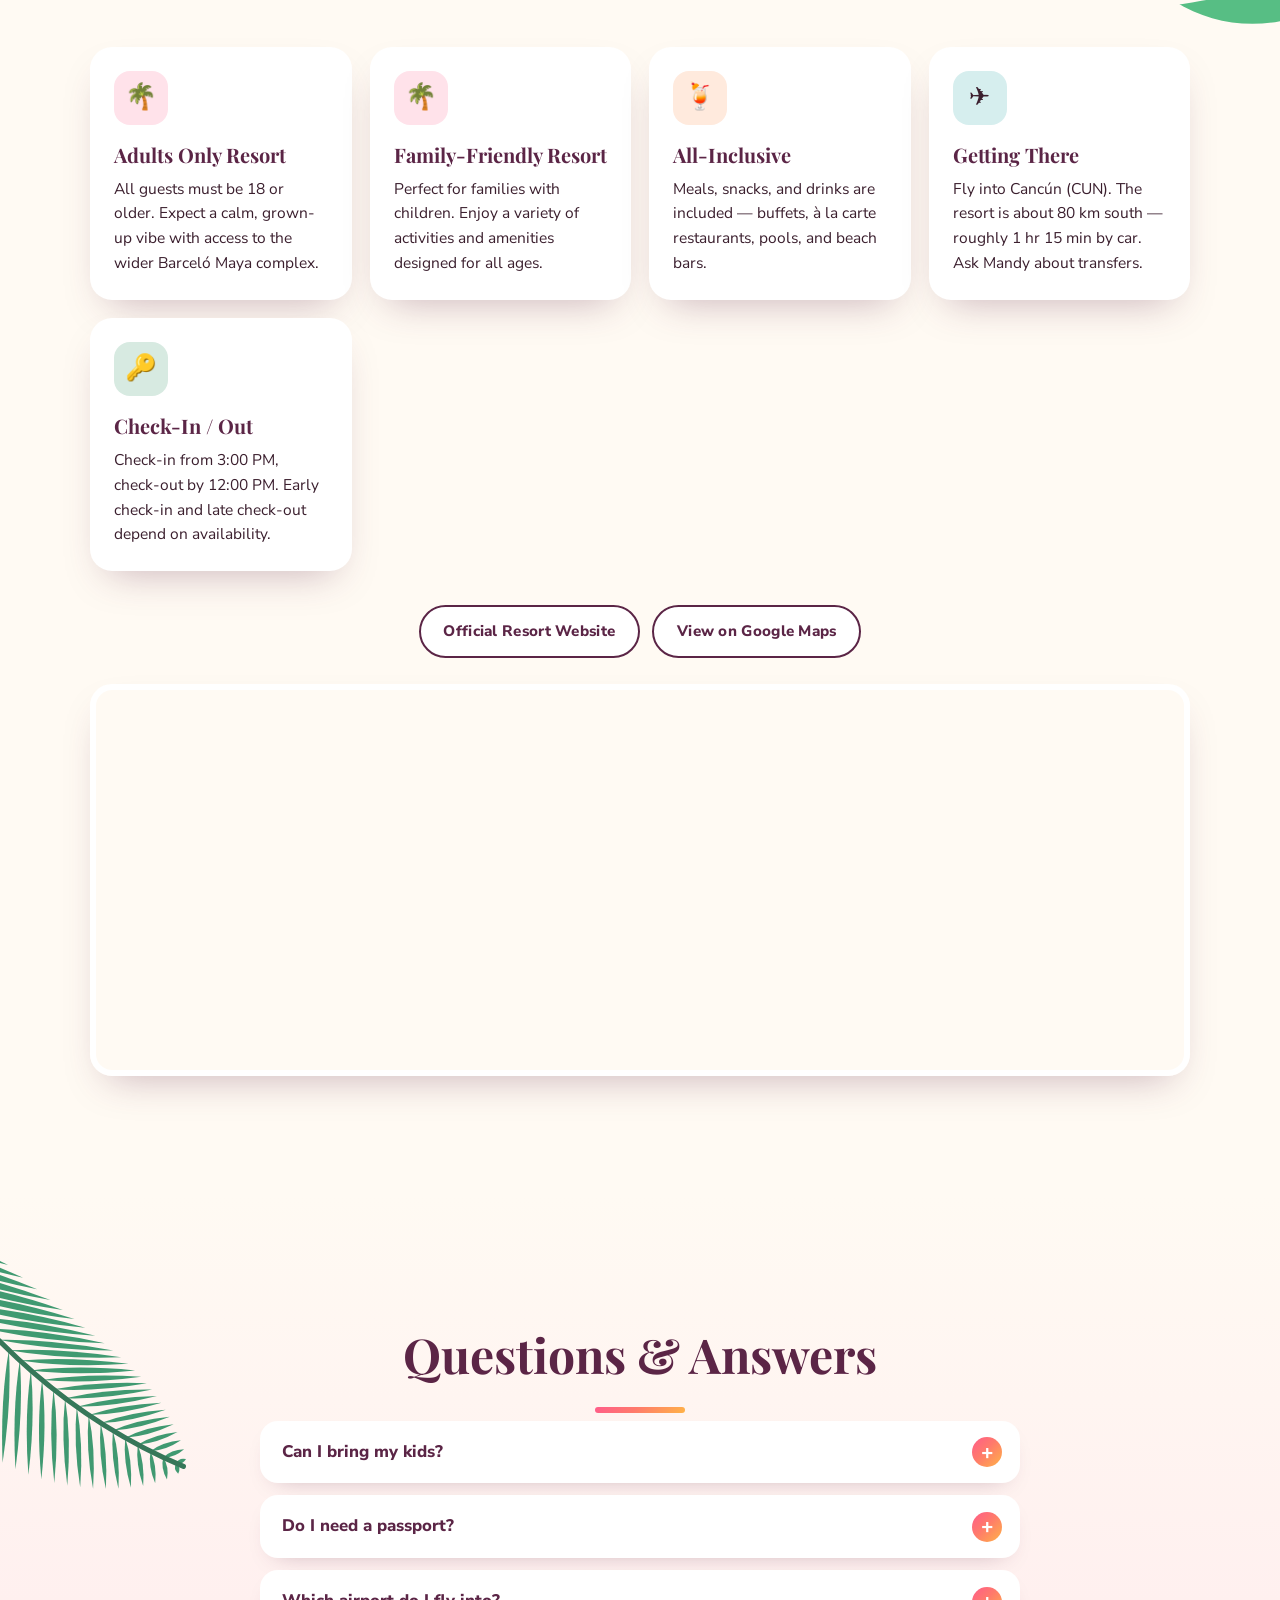
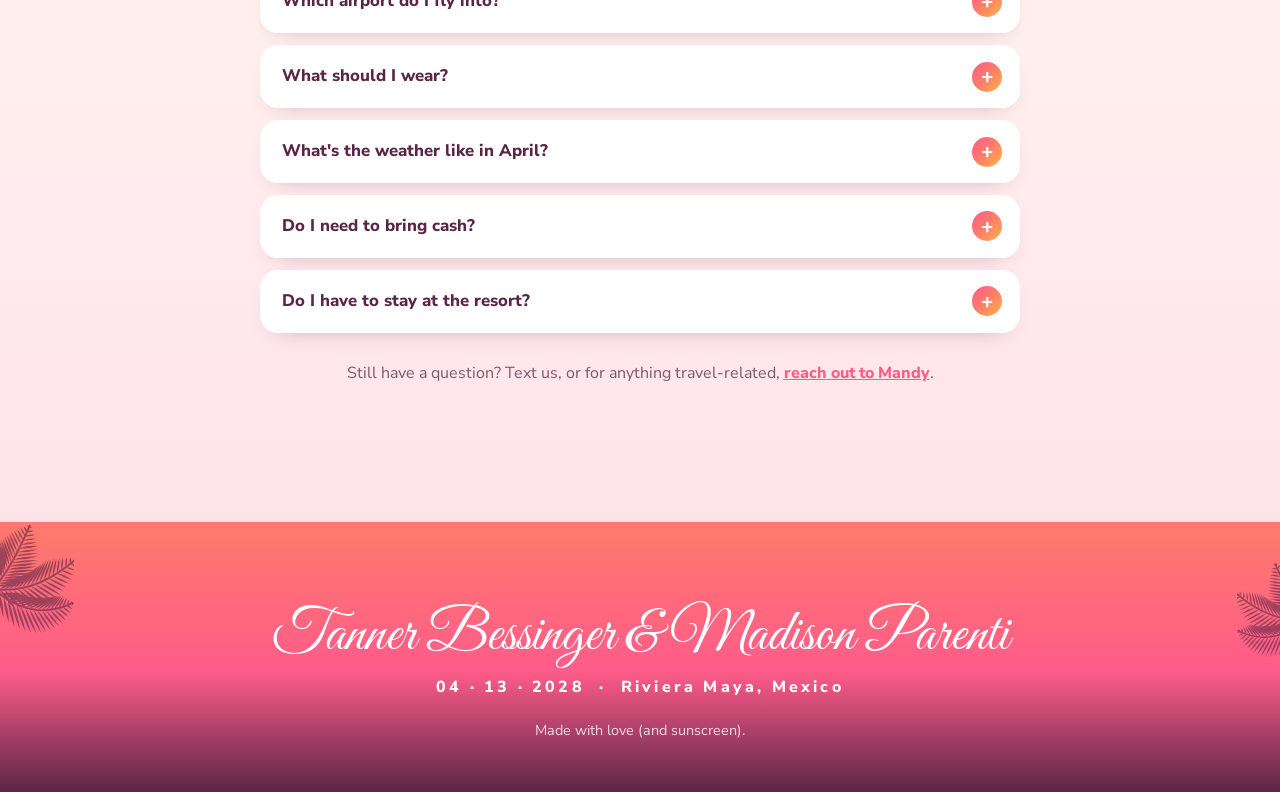
==== commit 5fa4e52b: "Updated landing page art." ====
--- a/index.html
+++ b/index.html
@@ -12,7 +12,7 @@
   <link rel="preconnect" href="https://fonts.googleapis.com">
   <link rel="preconnect" href="https://fonts.gstatic.com" crossorigin>
   <link href="https://fonts.googleapis.com/css2?family=Great+Vibes&family=Playfair+Display:ital,wght@0,600;0,700;1,500&family=Nunito+Sans:wght@400;600;700;800&display=swap" rel="stylesheet">
-  <link rel="stylesheet" href="style.css?v=3">
+  <link rel="stylesheet" href="style.css?v=5">
 </head>
 <body>
 
@@ -34,16 +34,16 @@
   <!-- ===================== HERO ===================== -->
   <section class="hero">
     <img class="hero-bg" src="images/sunset.svg" alt="" aria-hidden="true">
-    <img class="deco palm-left" src="images/palm-tree.svg" alt="" aria-hidden="true">
-    <img class="deco palm-right" src="images/palm-tree-flip.svg" alt="" aria-hidden="true">
-    <img class="deco hero-monstera-l" src="images/monstera.svg" alt="" aria-hidden="true">
-    <img class="deco hero-monstera-r" src="images/monstera-light.svg" alt="" aria-hidden="true">
-    <img class="deco hero-frond" src="images/palm-frond.svg" alt="" aria-hidden="true">
+    <img class="deco palm-left" src="images/palm-tree-paint.svg" alt="" aria-hidden="true">
+    <img class="deco palm-right" src="images/palm-tree-paint-flip.svg" alt="" aria-hidden="true">
+    <img class="deco hero-monstera-l" src="images/monstera-paint.svg" alt="" aria-hidden="true">
+    <img class="deco hero-monstera-r" src="images/monstera-paint-light.svg" alt="" aria-hidden="true">
+    <img class="deco hero-frond" src="images/palm-frond-paint.svg" alt="" aria-hidden="true">
 
     <div class="hero-inner">
       <div class="hero-photo">
         <img src="images/us.jpg" srcset="images/us-small.jpg 600w, images/us.jpg 1200w" sizes="(max-width: 700px) 70vw, 380px" alt="The happy couple">
-        <img class="photo-flower" src="images/hibiscus.svg" alt="" aria-hidden="true">
+        <img class="photo-flower" src="images/bird-of-paradise.svg" alt="" aria-hidden="true">
       </div>
       <div class="hero-text">
         <p class="eyebrow">We're getting married!</p>
@@ -195,7 +195,7 @@
   <!-- Floating booking button on phones -->
   <a class="float-book" href="#travel">✈ Book with Mandy</a>
 
-  <script src="details.js?v=3"></script>
-  <script src="app.js?v=3"></script>
+  <script src="details.js?v=5"></script>
+  <script src="app.js?v=5"></script>
 </body>
 </html>
--- a/style.css
+++ b/style.css
@@ -103,10 +103,11 @@
   isolation: isolate;
 }
 .hero-bg { position: absolute; inset: 0; width: 100%; height: 100%; object-fit: cover; object-position: center bottom; z-index: -1; }
-.palm-left { left: -60px; bottom: 30px; height: min(78vh, 720px); opacity: 0.95; }
-.palm-right { right: -70px; bottom: 10px; height: min(64vh, 600px); opacity: 0.95; }
+.palm-left { left: -190px; bottom: 30px; height: min(80vh, 740px); }
+.palm-right { right: -200px; bottom: 10px; height: min(66vh, 620px); }
 .hero-monstera-l { left: -70px; top: 70px; width: clamp(140px, 18vw, 260px); transform: rotate(-35deg); }
-.hero-monstera-r { right: -60px; bottom: 60px; width: clamp(130px, 16vw, 240px); transform: rotate(150deg); }
+.hero-monstera-r { right: -50px; bottom: 30px; width: clamp(130px, 15vw, 230px); transform: rotate(-125deg); }
+.hero-monstera-l, .hero-monstera-r { z-index: 0; }  /* tucked behind the palms */
 .hero-frond { right: -40px; top: 40px; width: clamp(220px, 30vw, 440px); transform: scaleX(-1) rotate(-14deg); }
 
 .hero-inner {
@@ -121,7 +122,7 @@
   border: 8px solid #fff;
   box-shadow: 0 30px 60px -20px rgba(91, 37, 70, 0.6);
 }
-.photo-flower { position: absolute; width: 34%; left: -14%; bottom: 6%; transform: rotate(-12deg); filter: drop-shadow(0 8px 12px rgba(91,37,70,0.3)); }
+.photo-flower { position: absolute; width: 62%; right: -30%; bottom: -14%; transform: rotate(3deg); filter: drop-shadow(0 10px 14px rgba(40,30,40,0.3)); z-index: 3; }
 
 .hero-text {
   background: rgba(255, 250, 243, 0.9); backdrop-filter: blur(6px);
@@ -153,8 +154,8 @@
   .hero-inner { grid-template-columns: 1fr; justify-items: center; }
   .hero-photo { width: min(70vw, 300px); }
   .names { font-size: min(10vw, 3.4rem); }
-  .palm-left { height: 60vh; left: -110px; opacity: 0.75; }
-  .palm-right { height: 50vh; right: -120px; opacity: 0.75; }
+  .palm-left { height: 60vh; left: -200px; opacity: 0.8; }
+  .palm-right { height: 50vh; right: -200px; opacity: 0.8; }
   .hero-frond { width: 220px; right: -70px; }
   .countdown div { min-width: 72px; padding: 8px 10px; }
 }
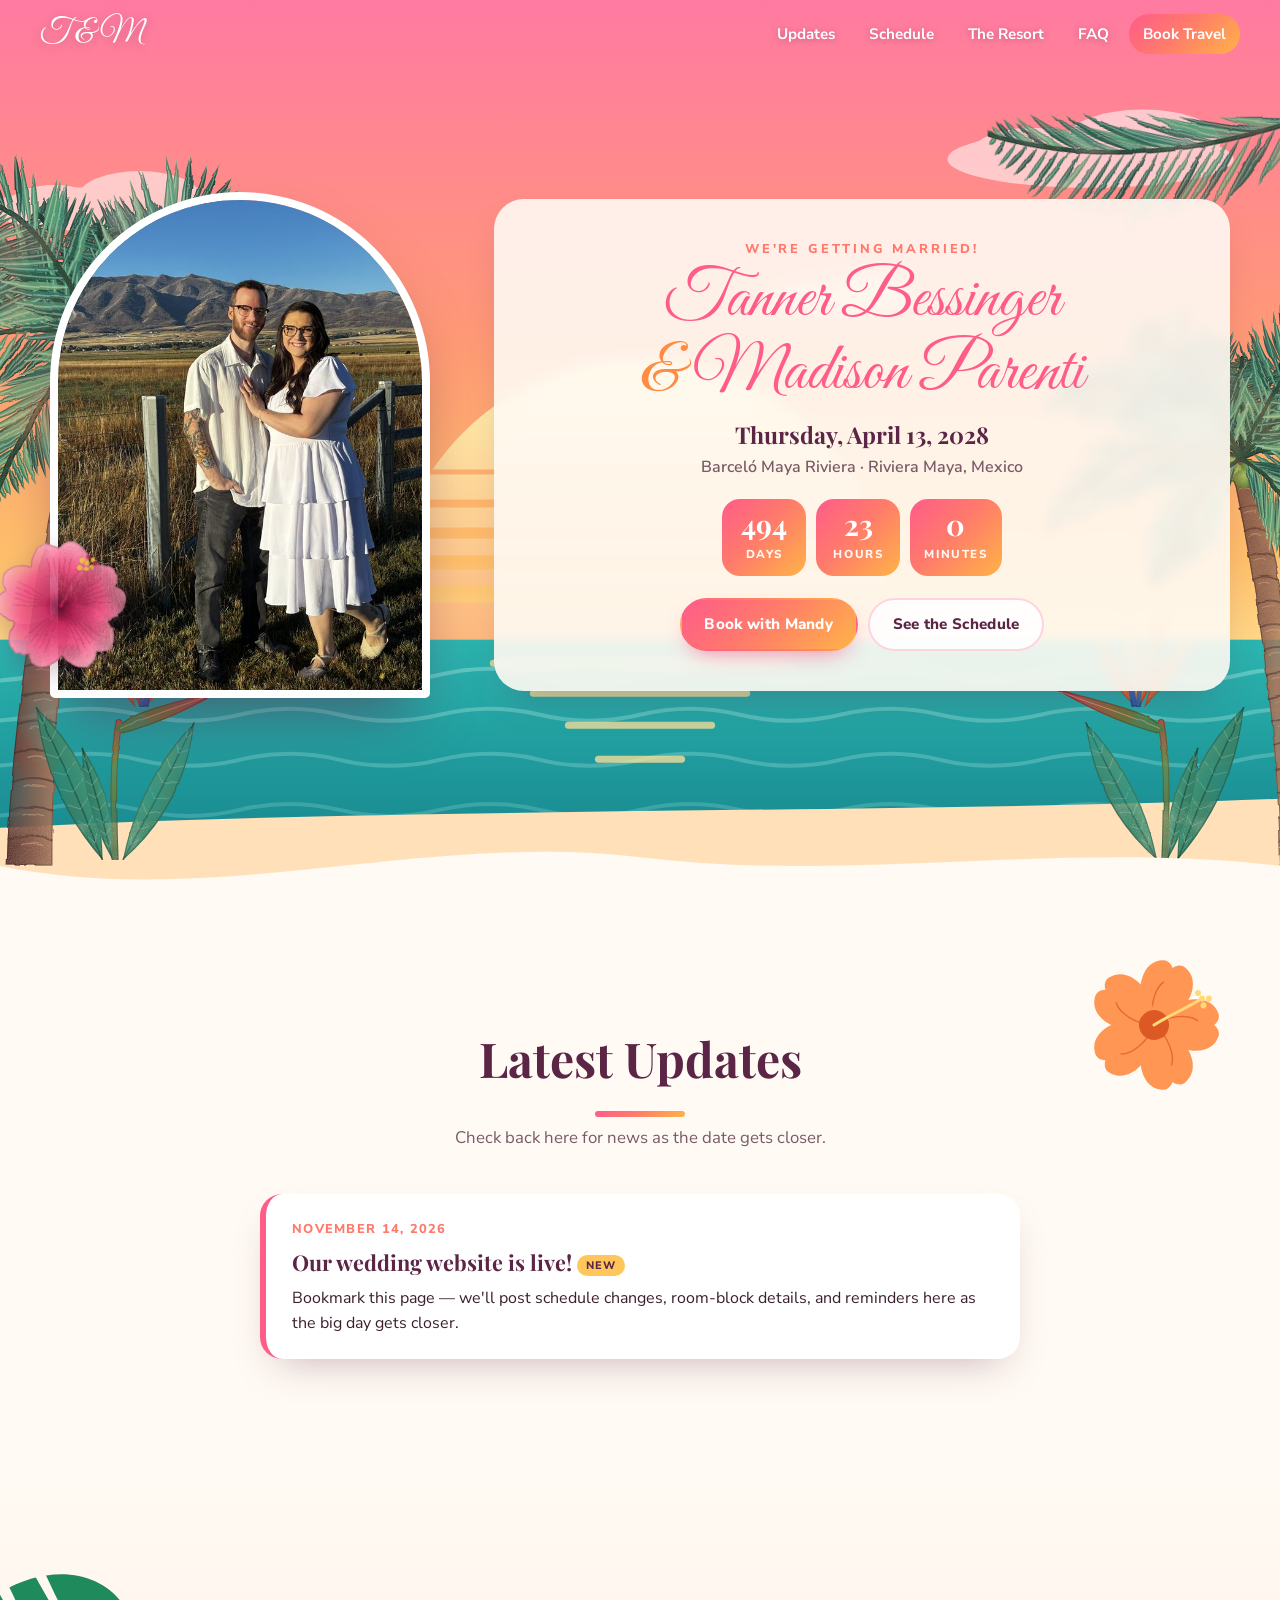
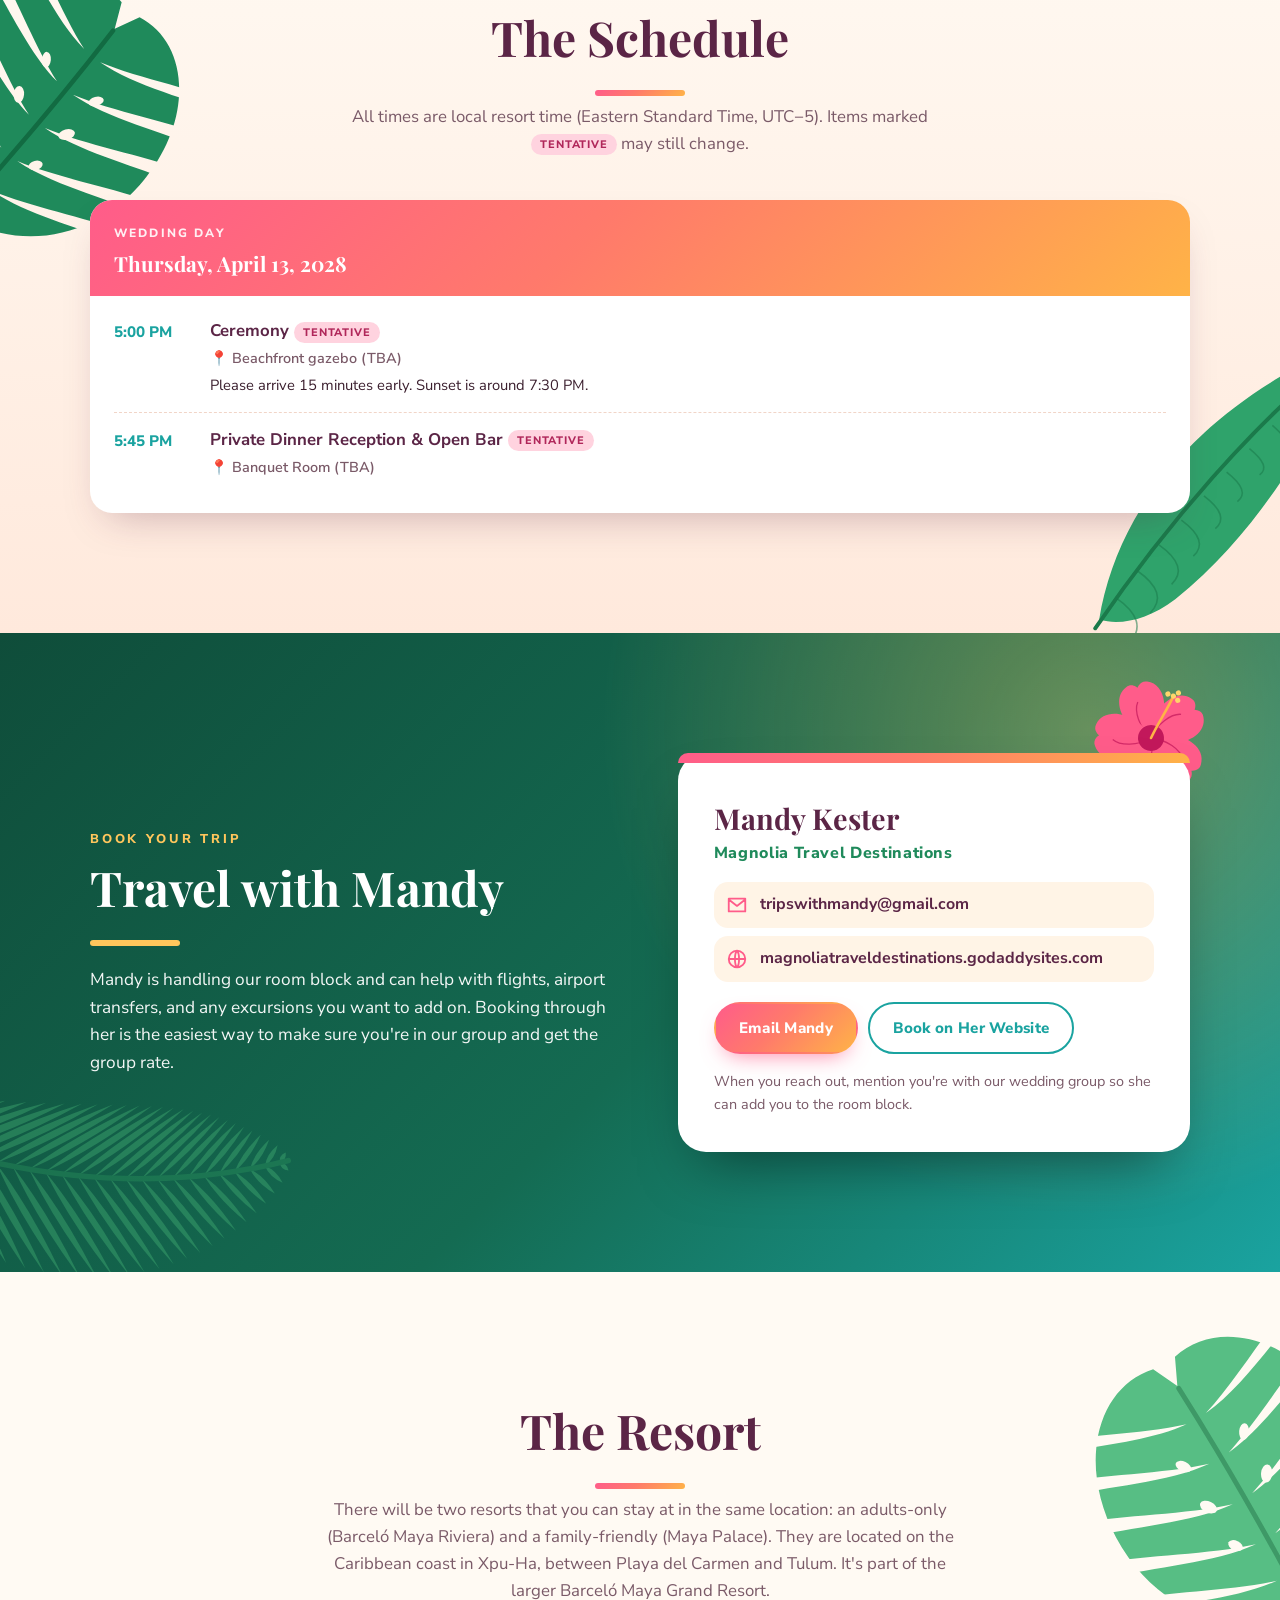
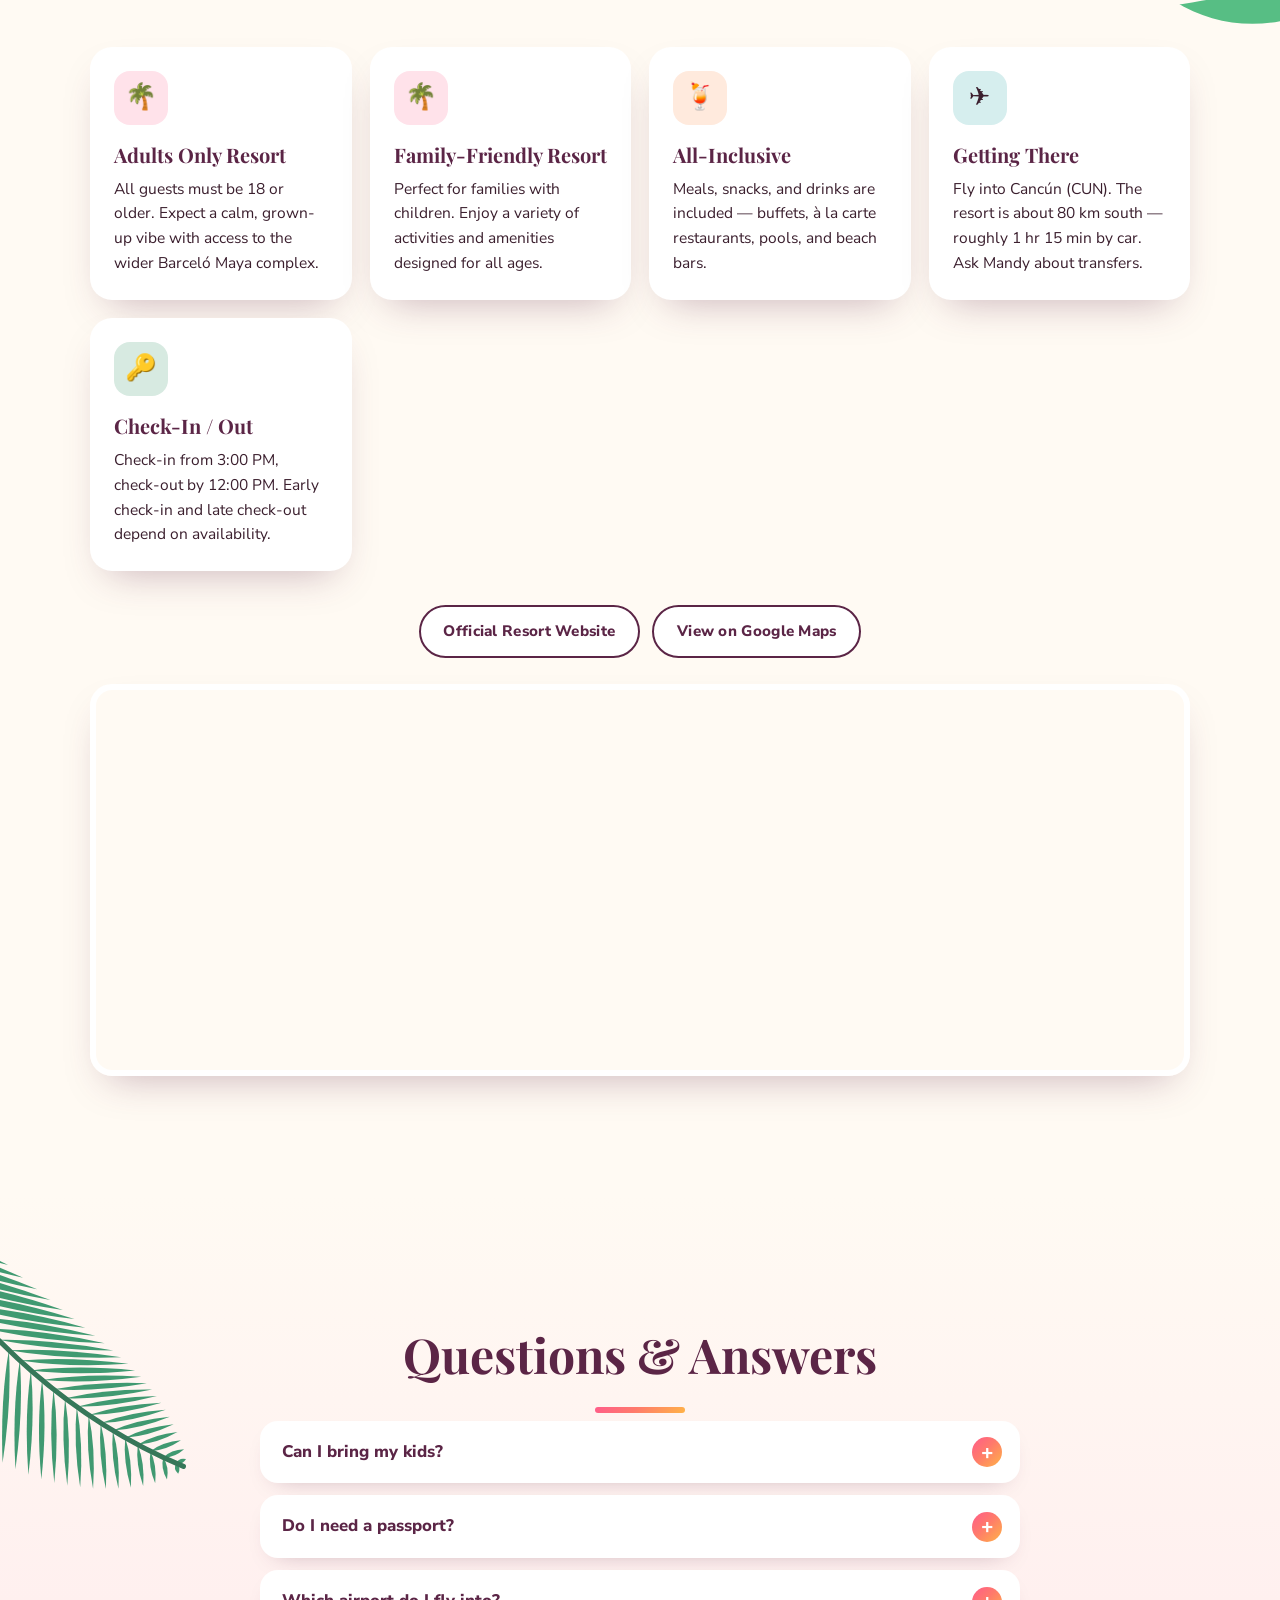
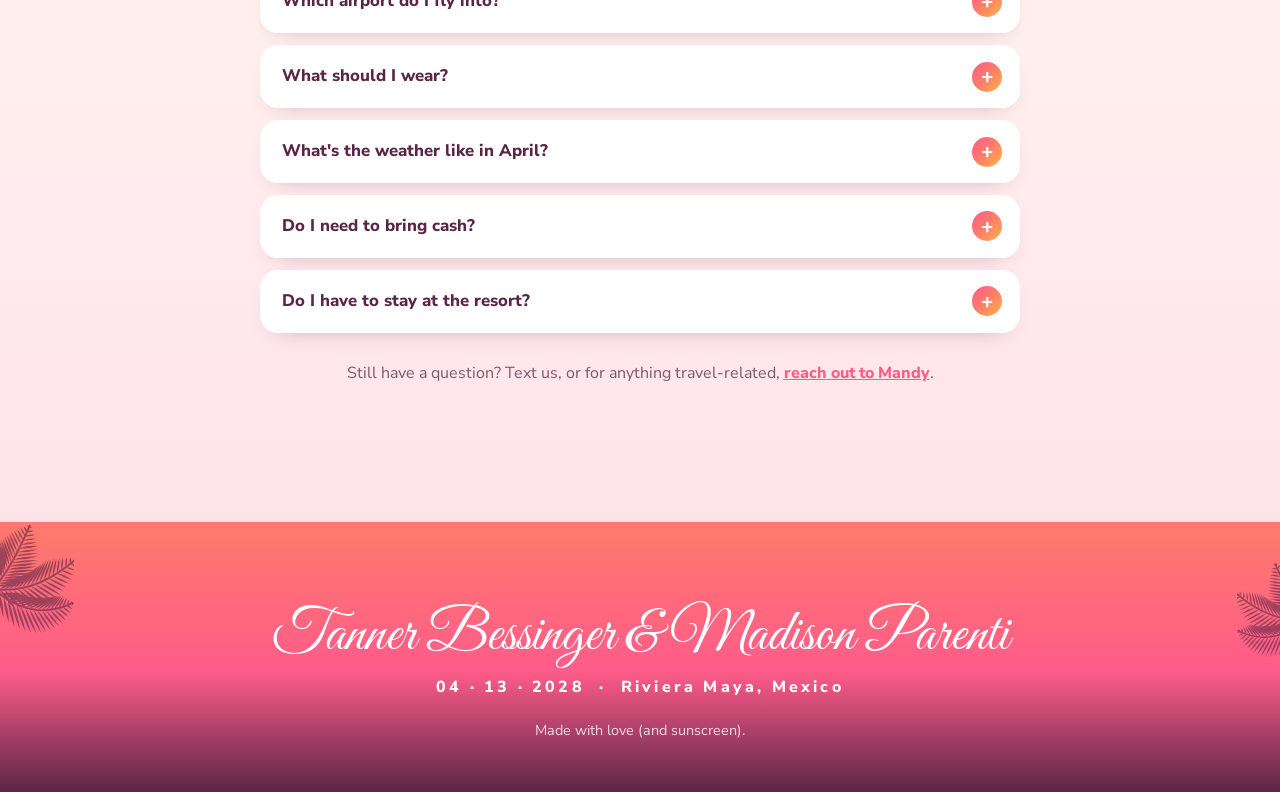
==== commit 791a263f: "Added more art." ====
--- a/index.html
+++ b/index.html
@@ -12,7 +12,7 @@
   <link rel="preconnect" href="https://fonts.googleapis.com">
   <link rel="preconnect" href="https://fonts.gstatic.com" crossorigin>
   <link href="https://fonts.googleapis.com/css2?family=Great+Vibes&family=Playfair+Display:ital,wght@0,600;0,700;1,500&family=Nunito+Sans:wght@400;600;700;800&display=swap" rel="stylesheet">
-  <link rel="stylesheet" href="style.css?v=5">
+  <link rel="stylesheet" href="style.css?v=6">
 </head>
 <body>
 
@@ -36,14 +36,14 @@
     <img class="hero-bg" src="images/sunset.svg" alt="" aria-hidden="true">
     <img class="deco palm-left" src="images/palm-tree-paint.svg" alt="" aria-hidden="true">
     <img class="deco palm-right" src="images/palm-tree-paint-flip.svg" alt="" aria-hidden="true">
-    <img class="deco hero-monstera-l" src="images/monstera-paint.svg" alt="" aria-hidden="true">
-    <img class="deco hero-monstera-r" src="images/monstera-paint-light.svg" alt="" aria-hidden="true">
+    <img class="deco hero-bop-l" src="images/bird-of-paradise.svg" alt="" aria-hidden="true">
+    <img class="deco hero-bop-r" src="images/bird-of-paradise.svg" alt="" aria-hidden="true">
     <img class="deco hero-frond" src="images/palm-frond-paint.svg" alt="" aria-hidden="true">
 
     <div class="hero-inner">
       <div class="hero-photo">
         <img src="images/us.jpg" srcset="images/us-small.jpg 600w, images/us.jpg 1200w" sizes="(max-width: 700px) 70vw, 380px" alt="The happy couple">
-        <img class="photo-flower" src="images/bird-of-paradise.svg" alt="" aria-hidden="true">
+        <img class="photo-flower" src="images/hibiscus-paint.svg" alt="" aria-hidden="true">
       </div>
       <div class="hero-text">
         <p class="eyebrow">We're getting married!</p>
@@ -195,7 +195,7 @@
   <!-- Floating booking button on phones -->
   <a class="float-book" href="#travel">✈ Book with Mandy</a>
 
-  <script src="details.js?v=5"></script>
-  <script src="app.js?v=5"></script>
+  <script src="details.js?v=6"></script>
+  <script src="app.js?v=6"></script>
 </body>
 </html>
--- a/style.css
+++ b/style.css
@@ -105,9 +105,10 @@
 .hero-bg { position: absolute; inset: 0; width: 100%; height: 100%; object-fit: cover; object-position: center bottom; z-index: -1; }
 .palm-left { left: -190px; bottom: 30px; height: min(80vh, 740px); }
 .palm-right { right: -200px; bottom: 10px; height: min(66vh, 620px); }
-.hero-monstera-l { left: -70px; top: 70px; width: clamp(140px, 18vw, 260px); transform: rotate(-35deg); }
-.hero-monstera-r { right: -50px; bottom: 30px; width: clamp(130px, 15vw, 230px); transform: rotate(-125deg); }
-.hero-monstera-l, .hero-monstera-r { z-index: 0; }  /* tucked behind the palms */
+/* Birds of paradise growing from the sand beside each palm (right one mirrored) */
+.hero-bop-l, .hero-bop-r { bottom: 40px; height: clamp(200px, 34vh, 330px); }
+.hero-bop-l { left: clamp(0px, 2vw, 40px); }
+.hero-bop-r { right: clamp(0px, 2vw, 40px); transform: scaleX(-1); }
 .hero-frond { right: -40px; top: 40px; width: clamp(220px, 30vw, 440px); transform: scaleX(-1) rotate(-14deg); }
 
 .hero-inner {
@@ -122,7 +123,7 @@
   border: 8px solid #fff;
   box-shadow: 0 30px 60px -20px rgba(91, 37, 70, 0.6);
 }
-.photo-flower { position: absolute; width: 62%; right: -30%; bottom: -14%; transform: rotate(3deg); filter: drop-shadow(0 10px 14px rgba(40,30,40,0.3)); z-index: 3; }
+.photo-flower { position: absolute; width: 38%; left: -16%; bottom: 4%; transform: rotate(-12deg); filter: drop-shadow(0 8px 12px rgba(91,37,70,0.3)); }
 
 .hero-text {
   background: rgba(255, 250, 243, 0.9); backdrop-filter: blur(6px);
@@ -156,6 +157,9 @@
   .names { font-size: min(10vw, 3.4rem); }
   .palm-left { height: 60vh; left: -200px; opacity: 0.8; }
   .palm-right { height: 50vh; right: -200px; opacity: 0.8; }
+  .hero-bop-l, .hero-bop-r { height: 170px; bottom: 30px; opacity: 0.9; }
+  .hero-bop-l { left: -40px; }
+  .hero-bop-r { right: -40px; }
   .hero-frond { width: 220px; right: -70px; }
   .countdown div { min-width: 72px; padding: 8px 10px; }
 }
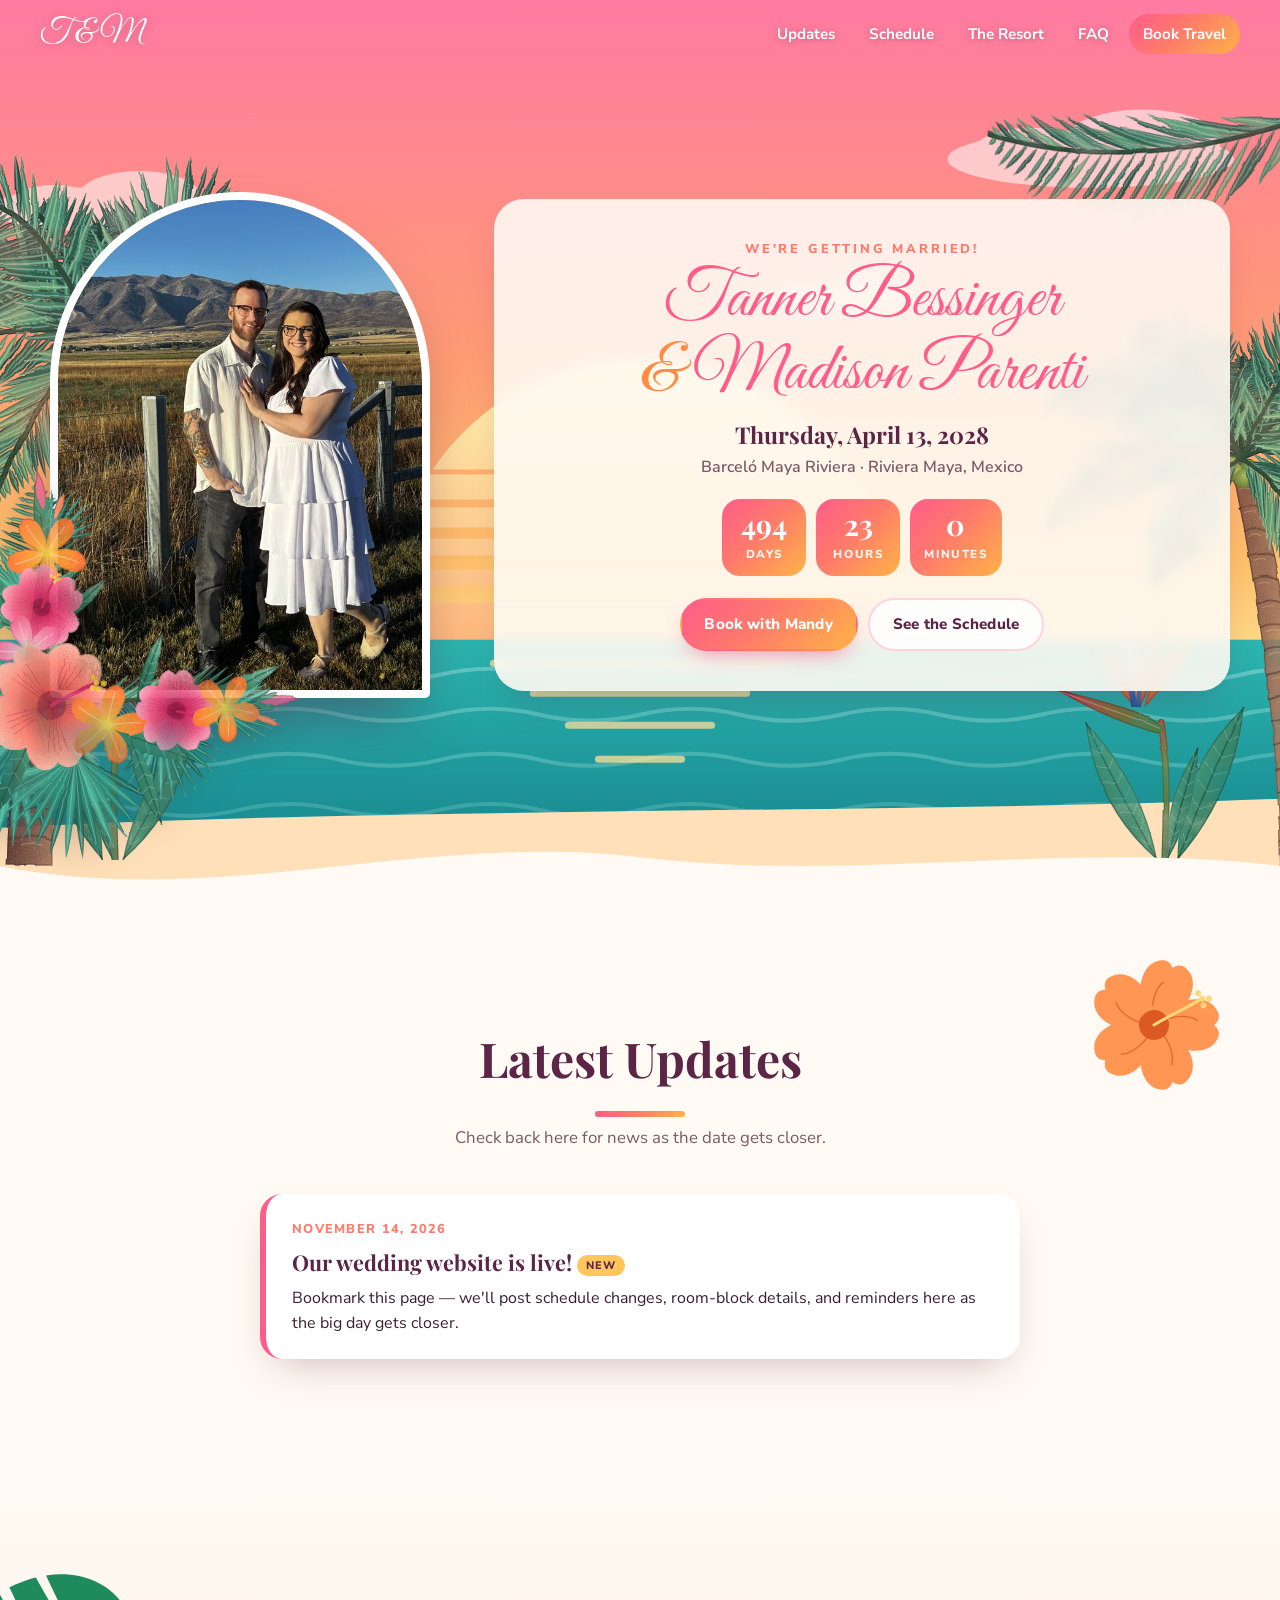
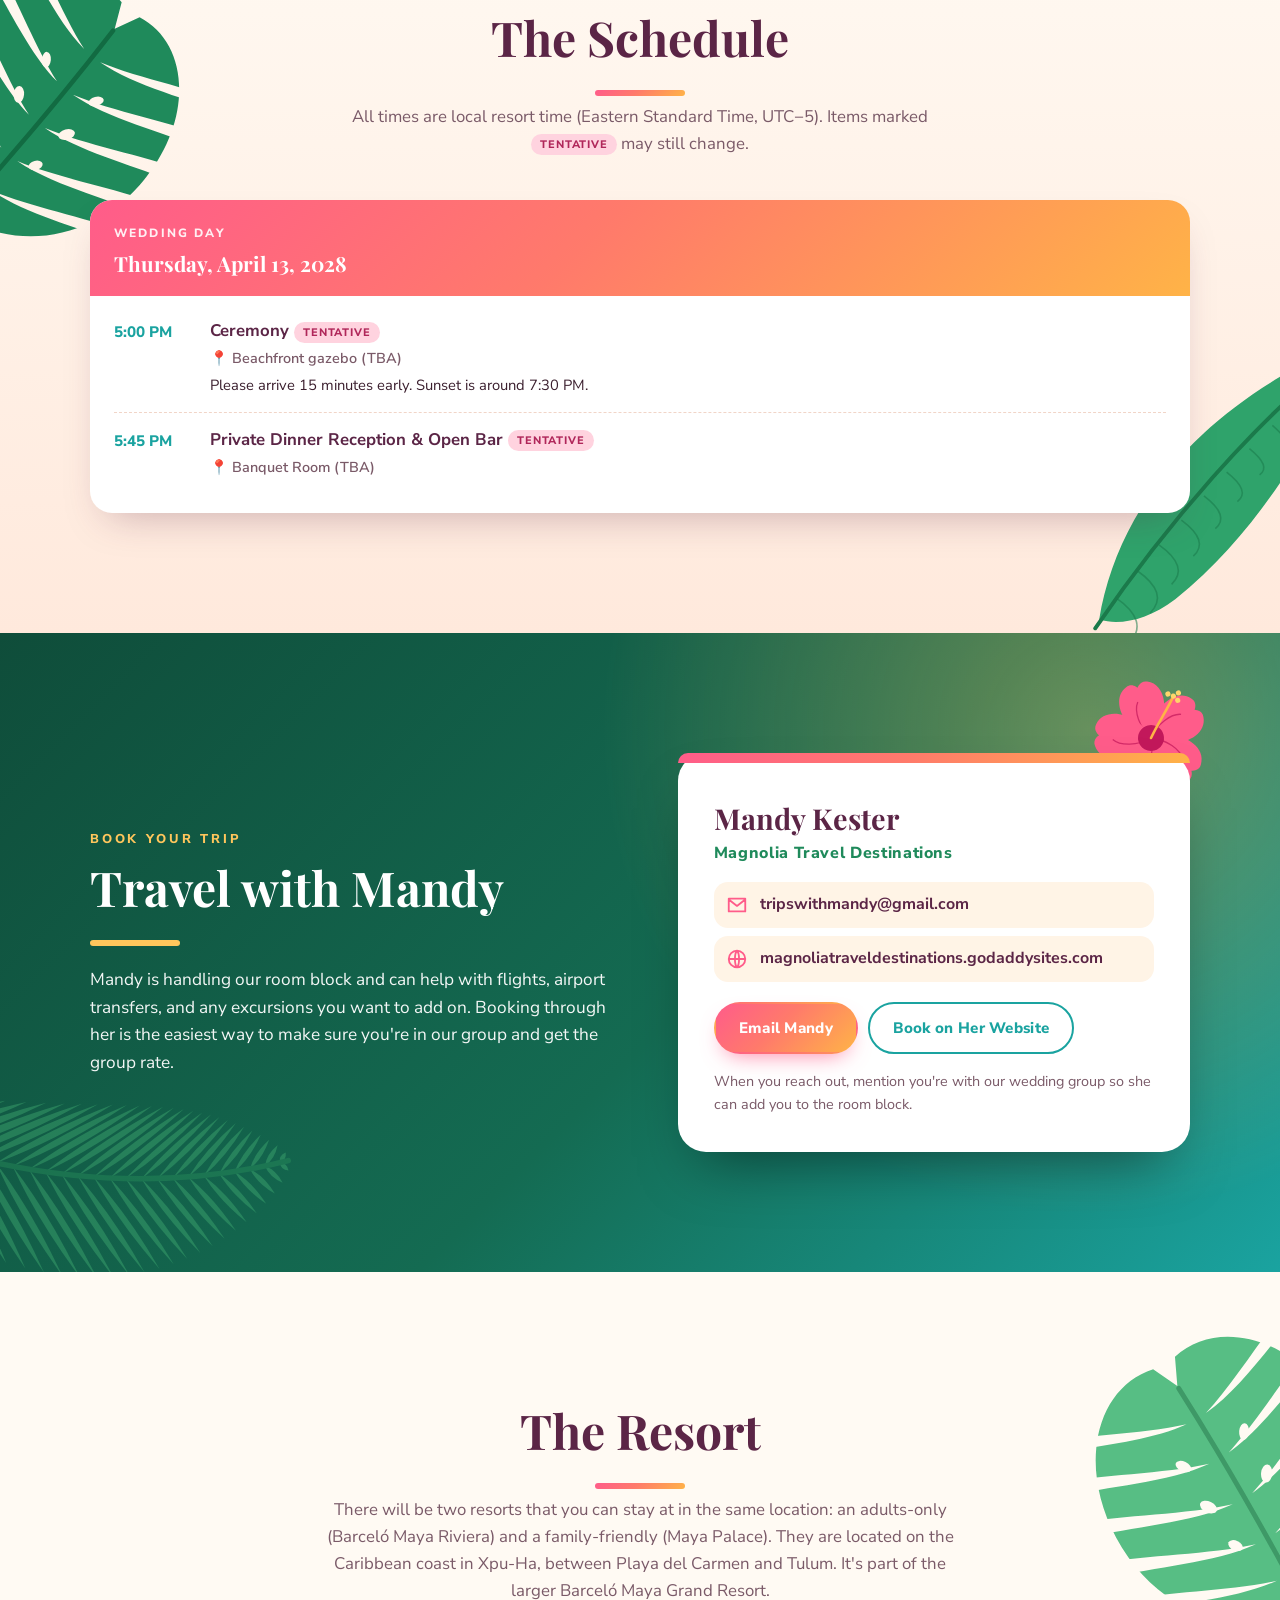
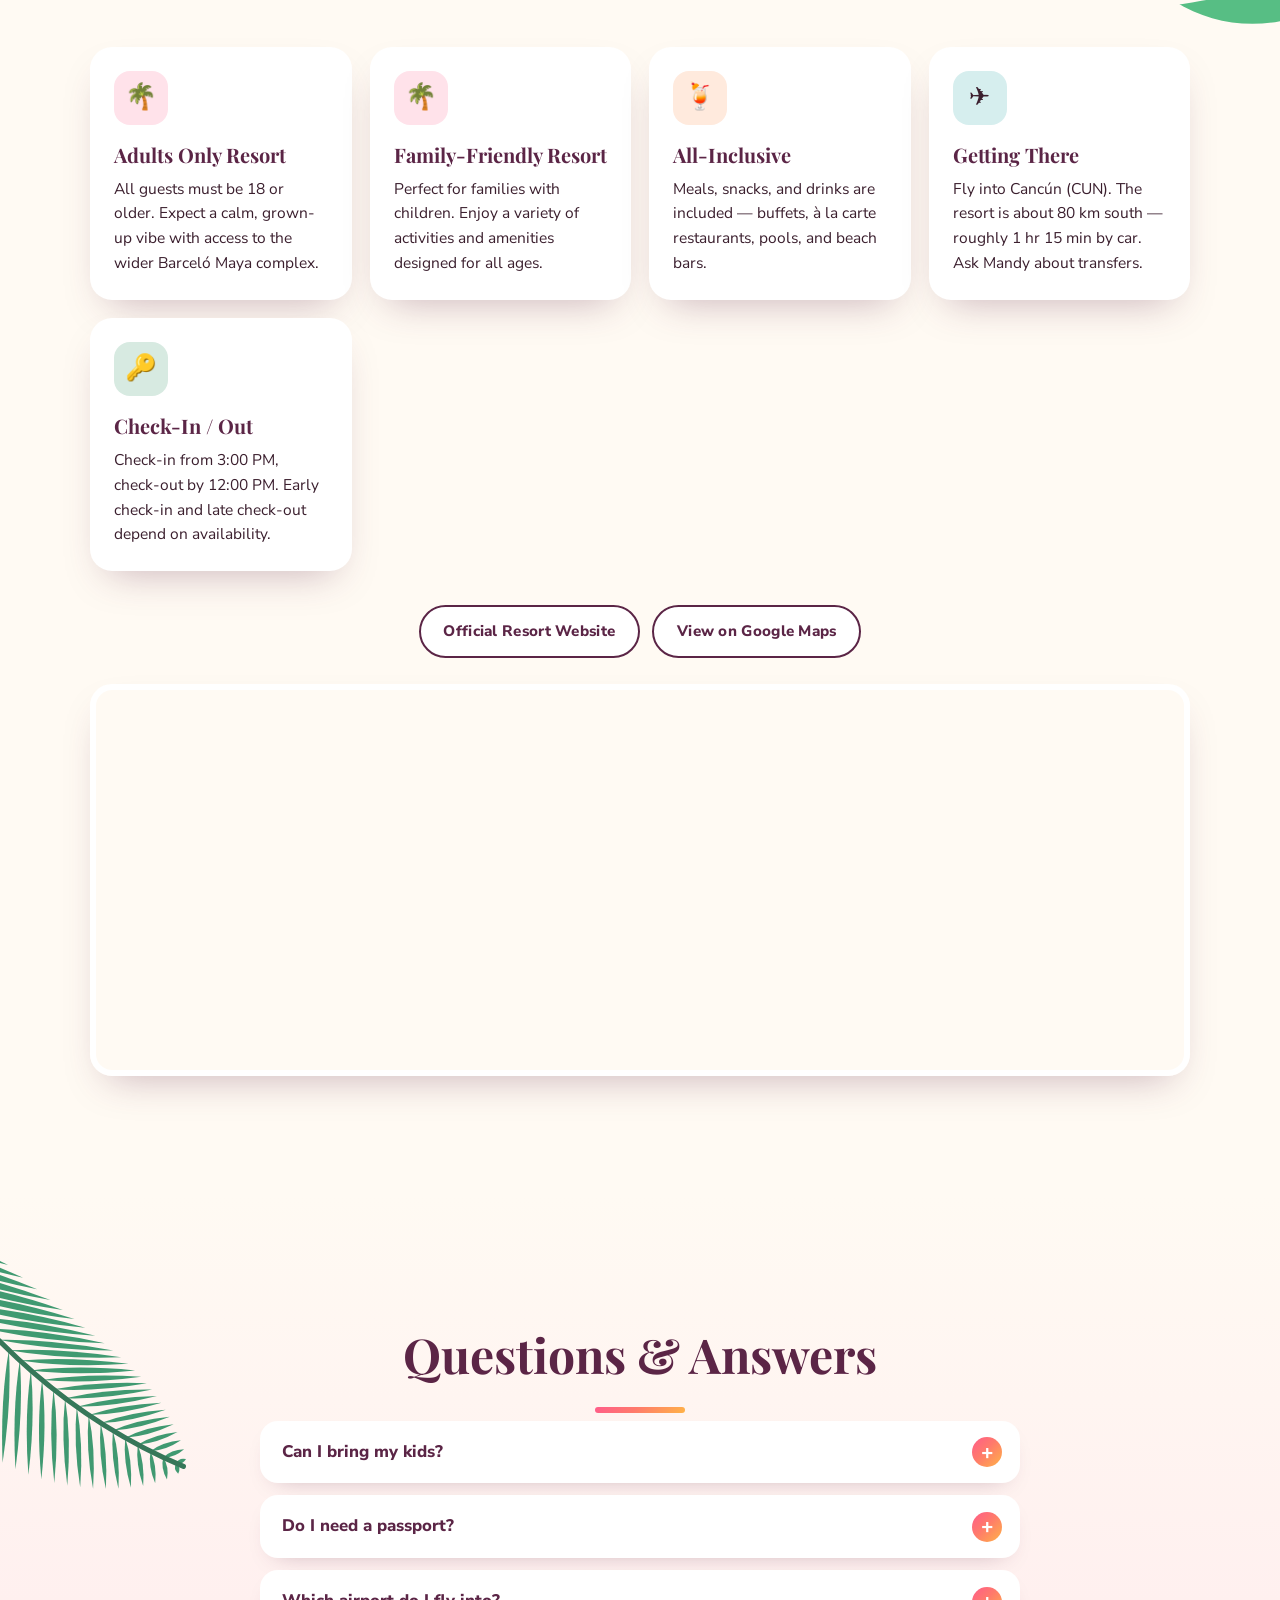
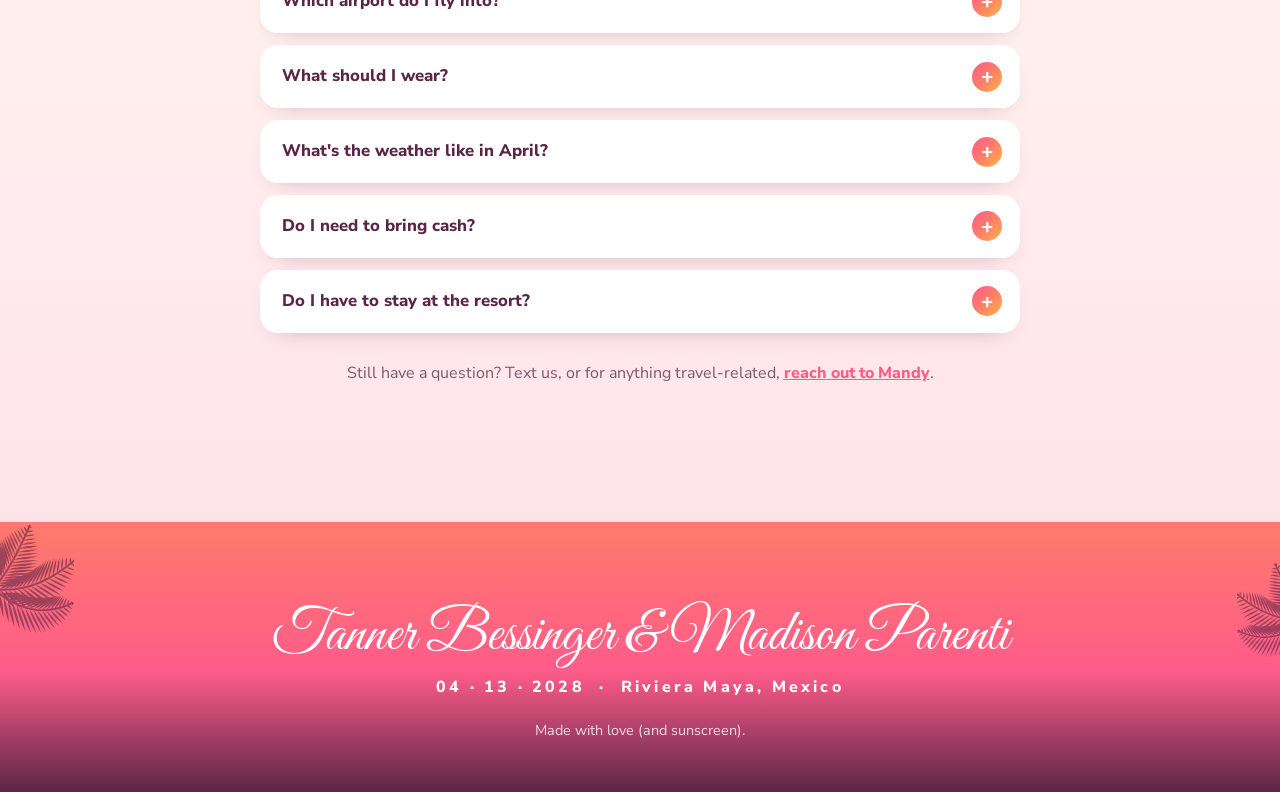
==== commit a97325d6: "Added crown flower." ====
--- a/index.html
+++ b/index.html
@@ -12,7 +12,7 @@
   <link rel="preconnect" href="https://fonts.googleapis.com">
   <link rel="preconnect" href="https://fonts.gstatic.com" crossorigin>
   <link href="https://fonts.googleapis.com/css2?family=Great+Vibes&family=Playfair+Display:ital,wght@0,600;0,700;1,500&family=Nunito+Sans:wght@400;600;700;800&display=swap" rel="stylesheet">
-  <link rel="stylesheet" href="style.css?v=6">
+  <link rel="stylesheet" href="style.css?v=7">
 </head>
 <body>
 
@@ -43,7 +43,7 @@
     <div class="hero-inner">
       <div class="hero-photo">
         <img src="images/us.jpg" srcset="images/us-small.jpg 600w, images/us.jpg 1200w" sizes="(max-width: 700px) 70vw, 380px" alt="The happy couple">
-        <img class="photo-flower" src="images/hibiscus-paint.svg" alt="" aria-hidden="true">
+        <img class="photo-garland" src="images/photo-garland.svg" alt="" aria-hidden="true">
       </div>
       <div class="hero-text">
         <p class="eyebrow">We're getting married!</p>
@@ -195,7 +195,7 @@
   <!-- Floating booking button on phones -->
   <a class="float-book" href="#travel">✈ Book with Mandy</a>
 
-  <script src="details.js?v=6"></script>
-  <script src="app.js?v=6"></script>
+  <script src="details.js?v=7"></script>
+  <script src="app.js?v=7"></script>
 </body>
 </html>
--- a/style.css
+++ b/style.css
@@ -123,7 +123,9 @@
   border: 8px solid #fff;
   box-shadow: 0 30px 60px -20px rgba(91, 37, 70, 0.6);
 }
-.photo-flower { position: absolute; width: 38%; left: -16%; bottom: 4%; transform: rotate(-12deg); filter: drop-shadow(0 8px 12px rgba(91,37,70,0.3)); }
+/* Half-crown of flowers curving around the photo's bottom-left corner.
+   The corner of the artwork lines up with the photo's corner, so keep these numbers together. */
+.photo-garland { position: absolute; width: 105%; left: -32.2%; bottom: -33%; pointer-events: none; filter: drop-shadow(0 10px 14px rgba(60,30,40,0.25)); }
 
 .hero-text {
   background: rgba(255, 250, 243, 0.9); backdrop-filter: blur(6px);
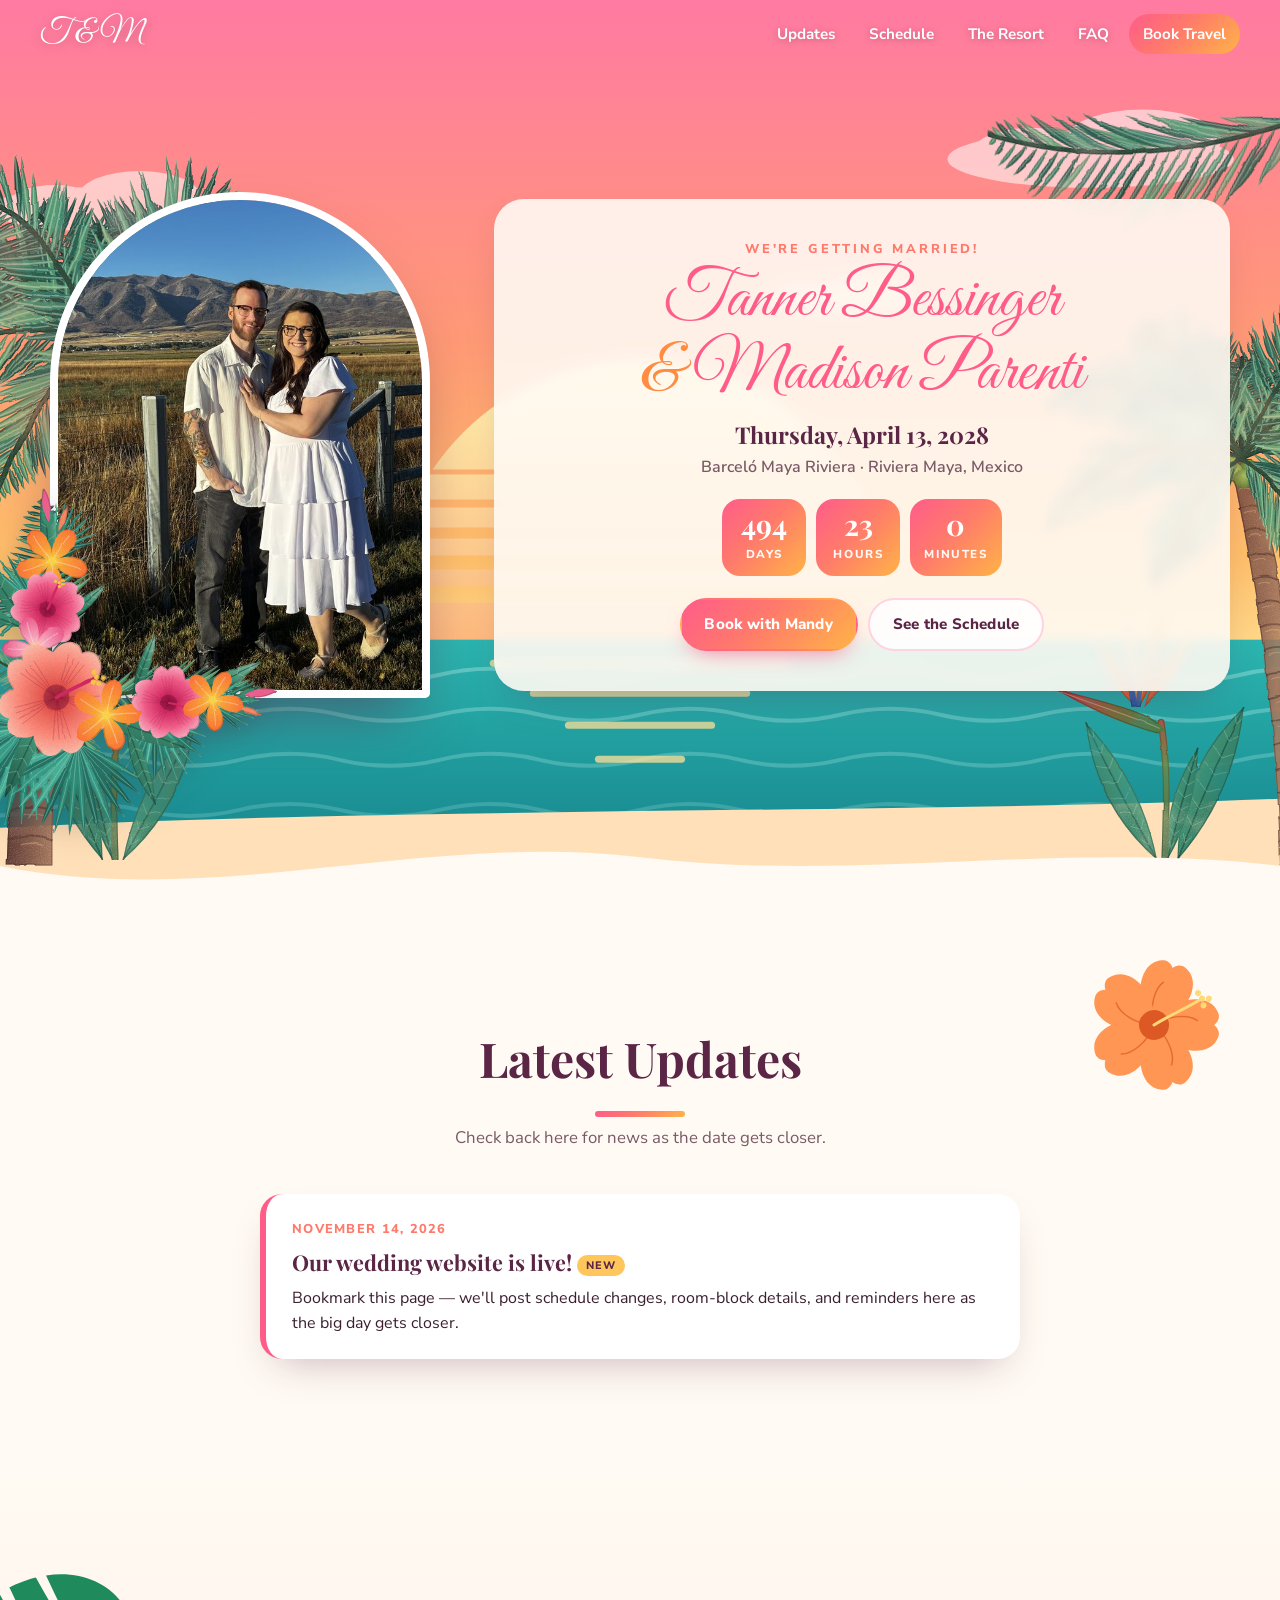
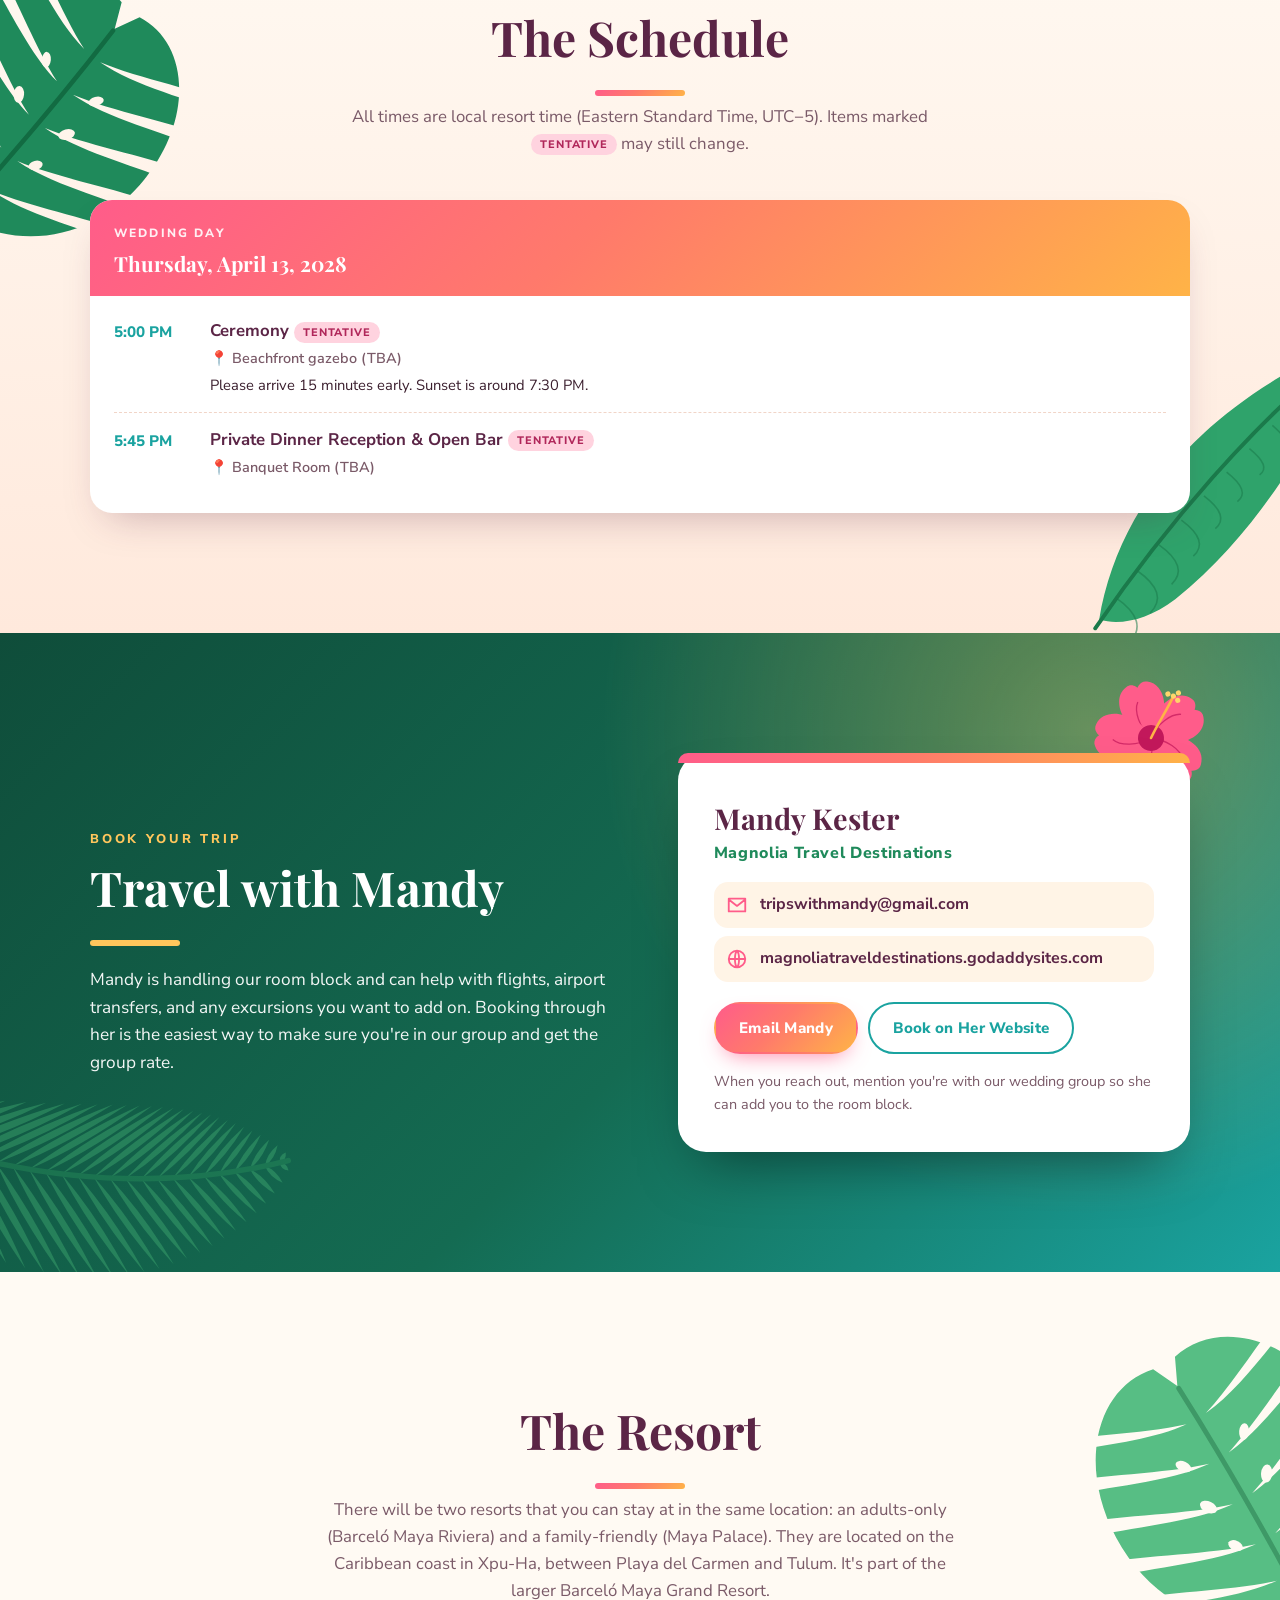
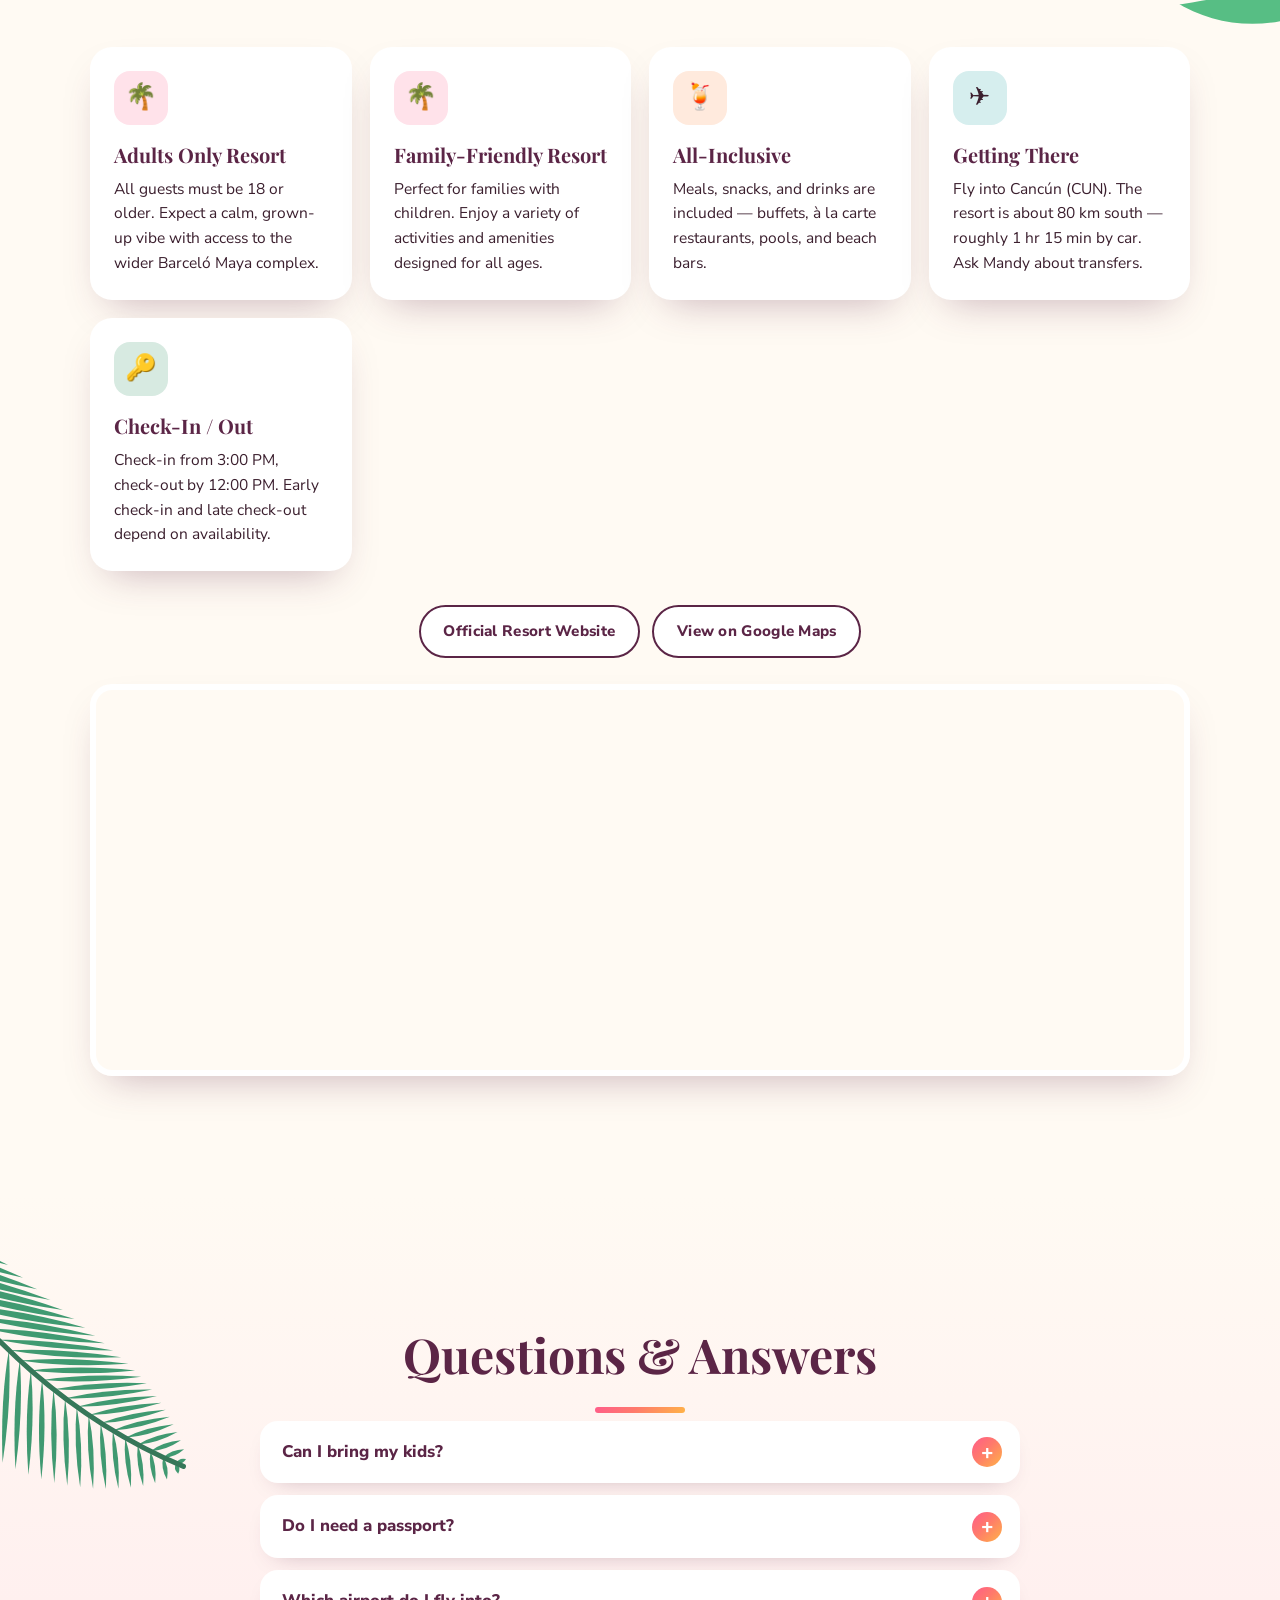
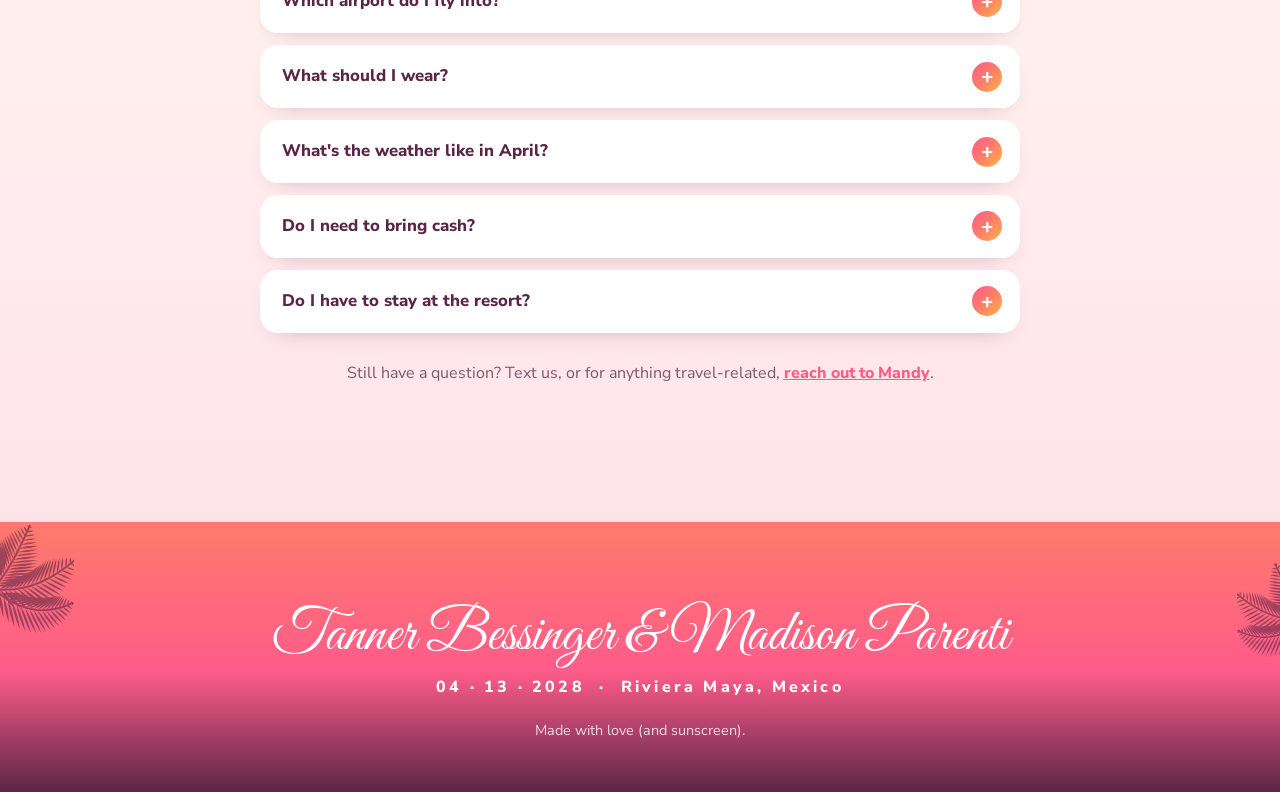
==== commit f159f3c4: "Changed opacity of crown flower." ====
--- a/index.html
+++ b/index.html
@@ -12,7 +12,7 @@
   <link rel="preconnect" href="https://fonts.googleapis.com">
   <link rel="preconnect" href="https://fonts.gstatic.com" crossorigin>
   <link href="https://fonts.googleapis.com/css2?family=Great+Vibes&family=Playfair+Display:ital,wght@0,600;0,700;1,500&family=Nunito+Sans:wght@400;600;700;800&display=swap" rel="stylesheet">
-  <link rel="stylesheet" href="style.css?v=7">
+  <link rel="stylesheet" href="style.css?v=8">
 </head>
 <body>
 
@@ -195,7 +195,7 @@
   <!-- Floating booking button on phones -->
   <a class="float-book" href="#travel">✈ Book with Mandy</a>
 
-  <script src="details.js?v=7"></script>
-  <script src="app.js?v=7"></script>
+  <script src="details.js?v=8"></script>
+  <script src="app.js?v=8"></script>
 </body>
 </html>
--- a/style.css
+++ b/style.css
@@ -125,7 +125,7 @@
 }
 /* Half-crown of flowers curving around the photo's bottom-left corner.
    The corner of the artwork lines up with the photo's corner, so keep these numbers together. */
-.photo-garland { position: absolute; width: 105%; left: -32.2%; bottom: -33%; pointer-events: none; filter: drop-shadow(0 10px 14px rgba(60,30,40,0.25)); }
+.photo-garland { position: absolute; width: 90%; left: -27.6%; bottom: -28.3%; pointer-events: none; filter: drop-shadow(0 10px 14px rgba(60,30,40,0.25)); }
 
 .hero-text {
   background: rgba(255, 250, 243, 0.9); backdrop-filter: blur(6px);
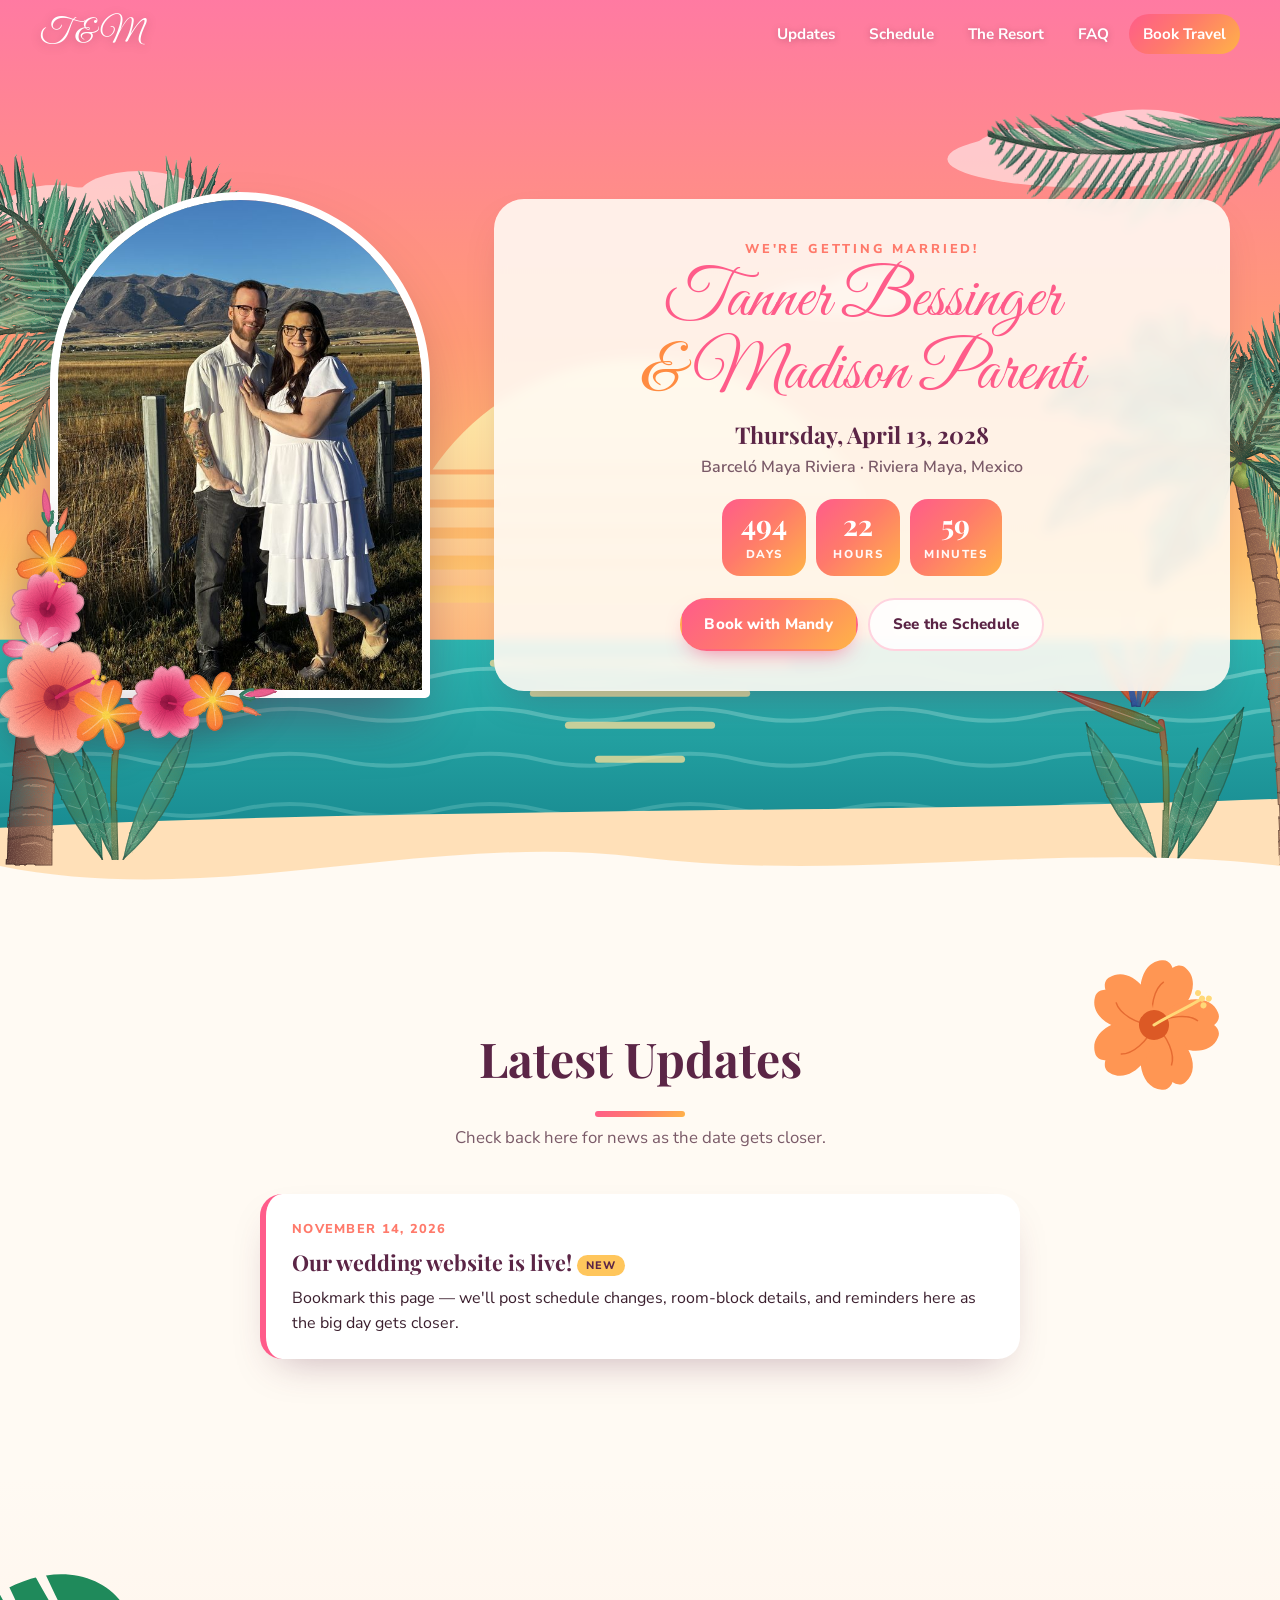
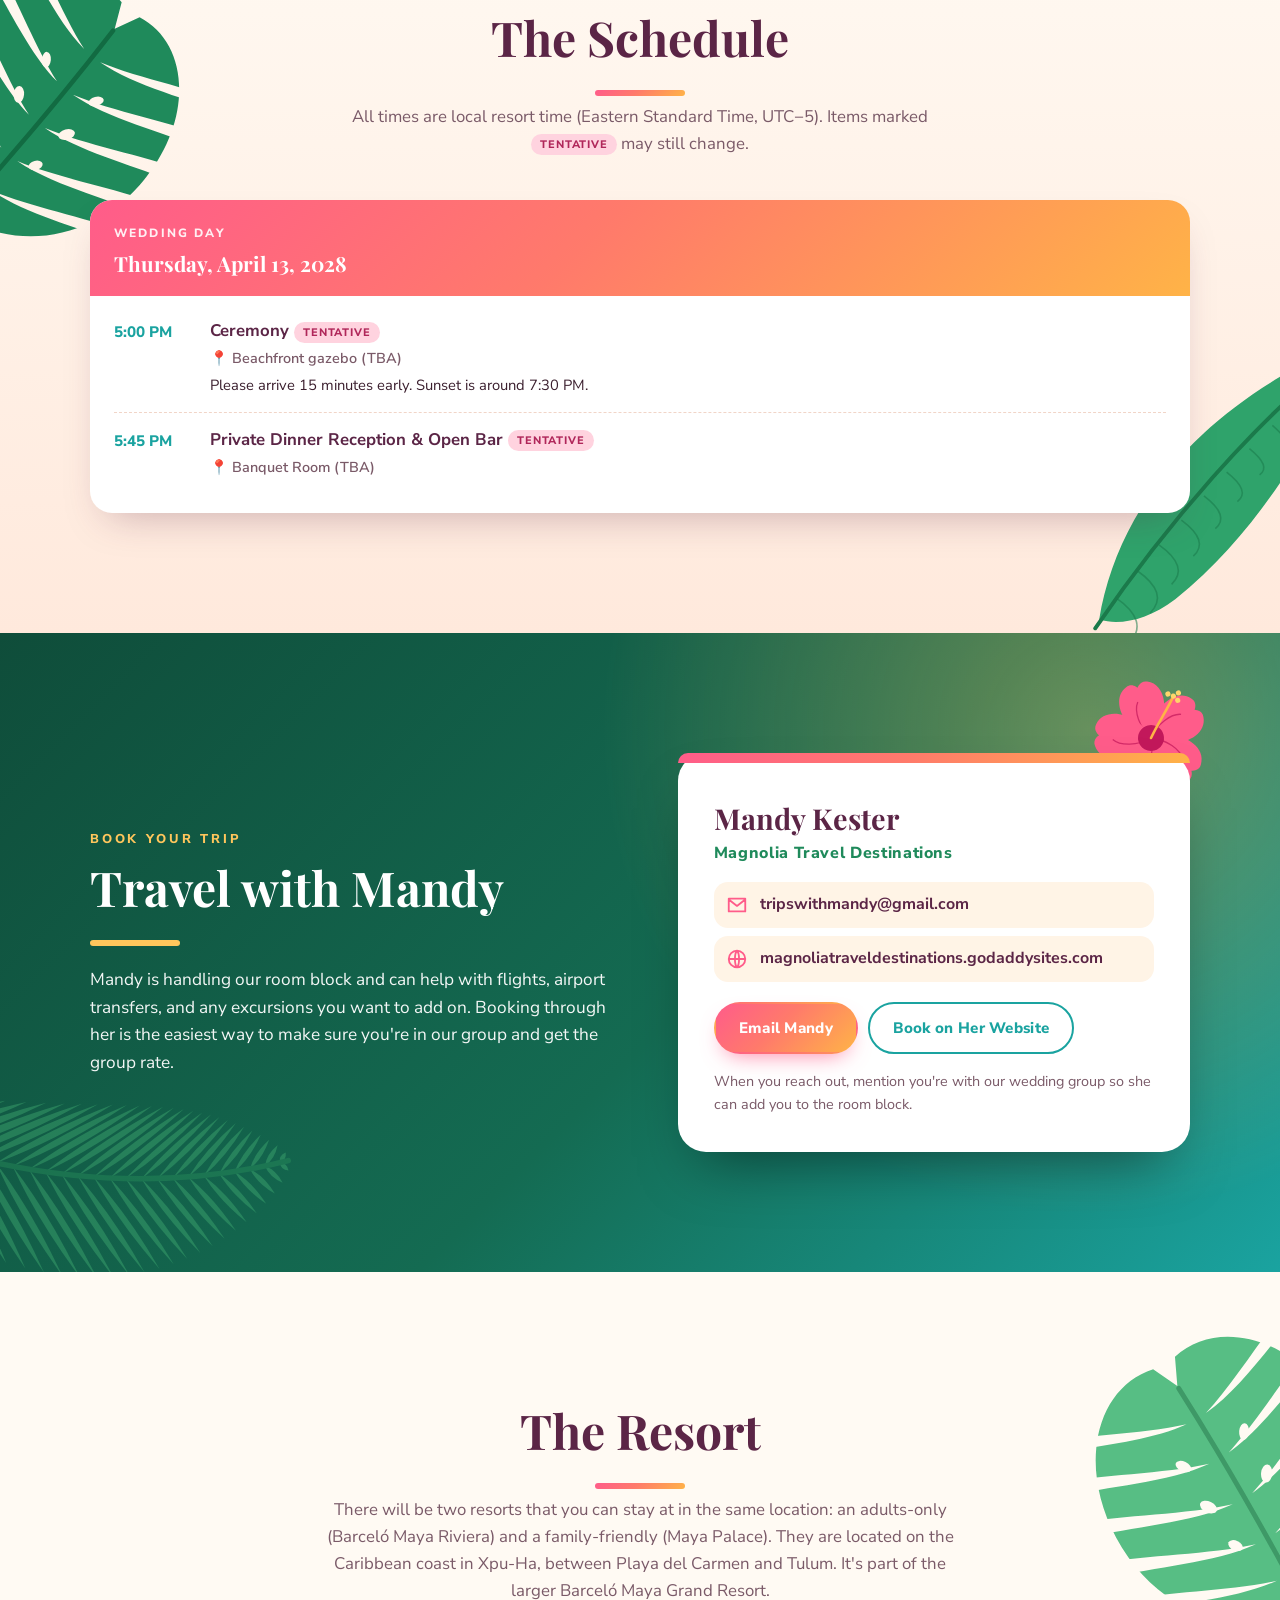
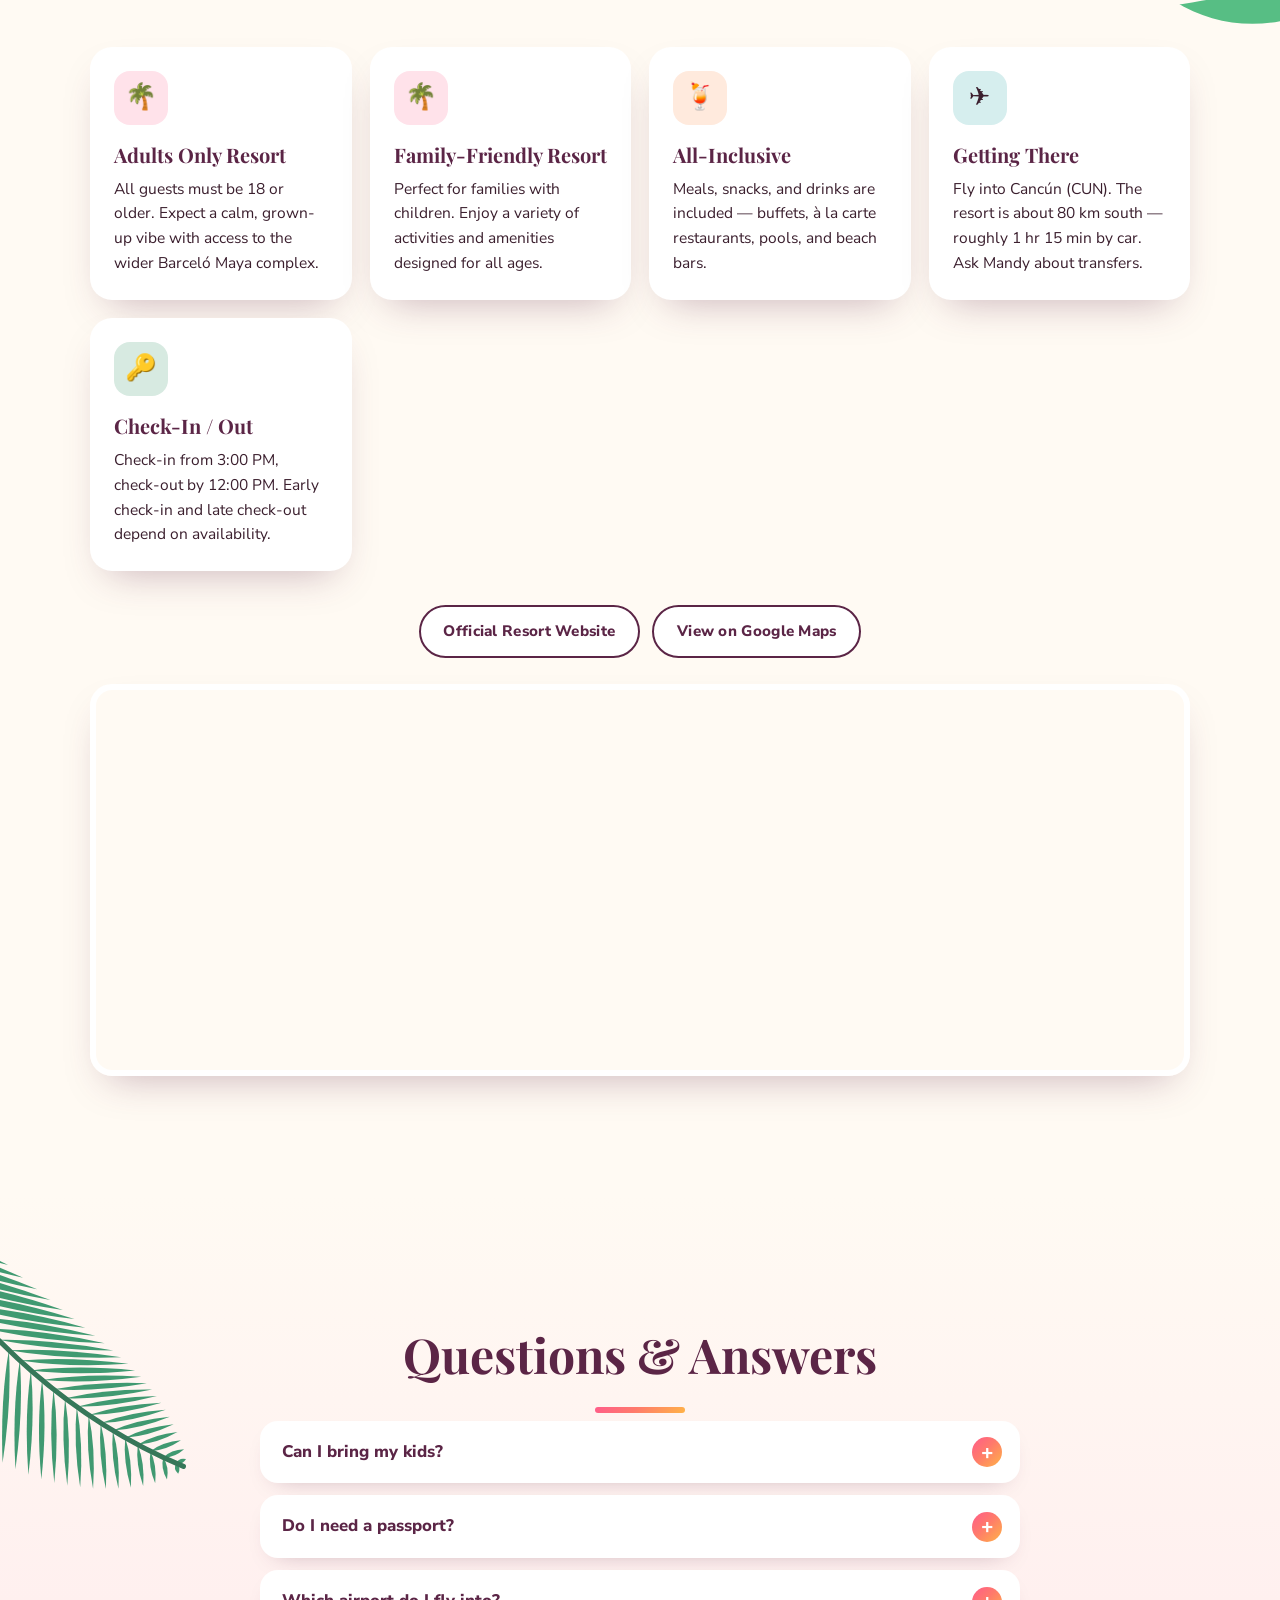
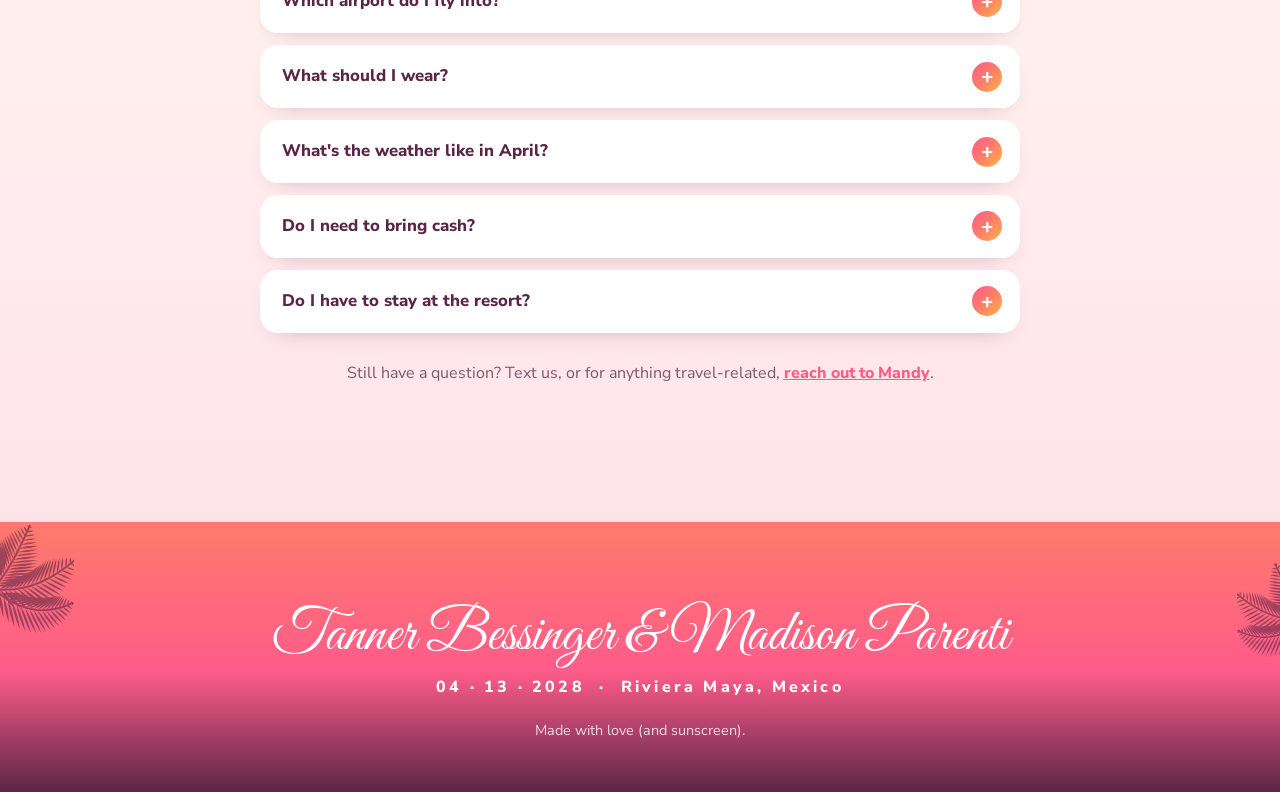
==== commit cad96118: "Removed leaves from crown flower." ====
--- a/index.html
+++ b/index.html
@@ -12,7 +12,7 @@
   <link rel="preconnect" href="https://fonts.googleapis.com">
   <link rel="preconnect" href="https://fonts.gstatic.com" crossorigin>
   <link href="https://fonts.googleapis.com/css2?family=Great+Vibes&family=Playfair+Display:ital,wght@0,600;0,700;1,500&family=Nunito+Sans:wght@400;600;700;800&display=swap" rel="stylesheet">
-  <link rel="stylesheet" href="style.css?v=8">
+  <link rel="stylesheet" href="style.css?v=9">
 </head>
 <body>
 
@@ -195,7 +195,7 @@
   <!-- Floating booking button on phones -->
   <a class="float-book" href="#travel">✈ Book with Mandy</a>
 
-  <script src="details.js?v=8"></script>
-  <script src="app.js?v=8"></script>
+  <script src="details.js?v=9"></script>
+  <script src="app.js?v=9"></script>
 </body>
 </html>
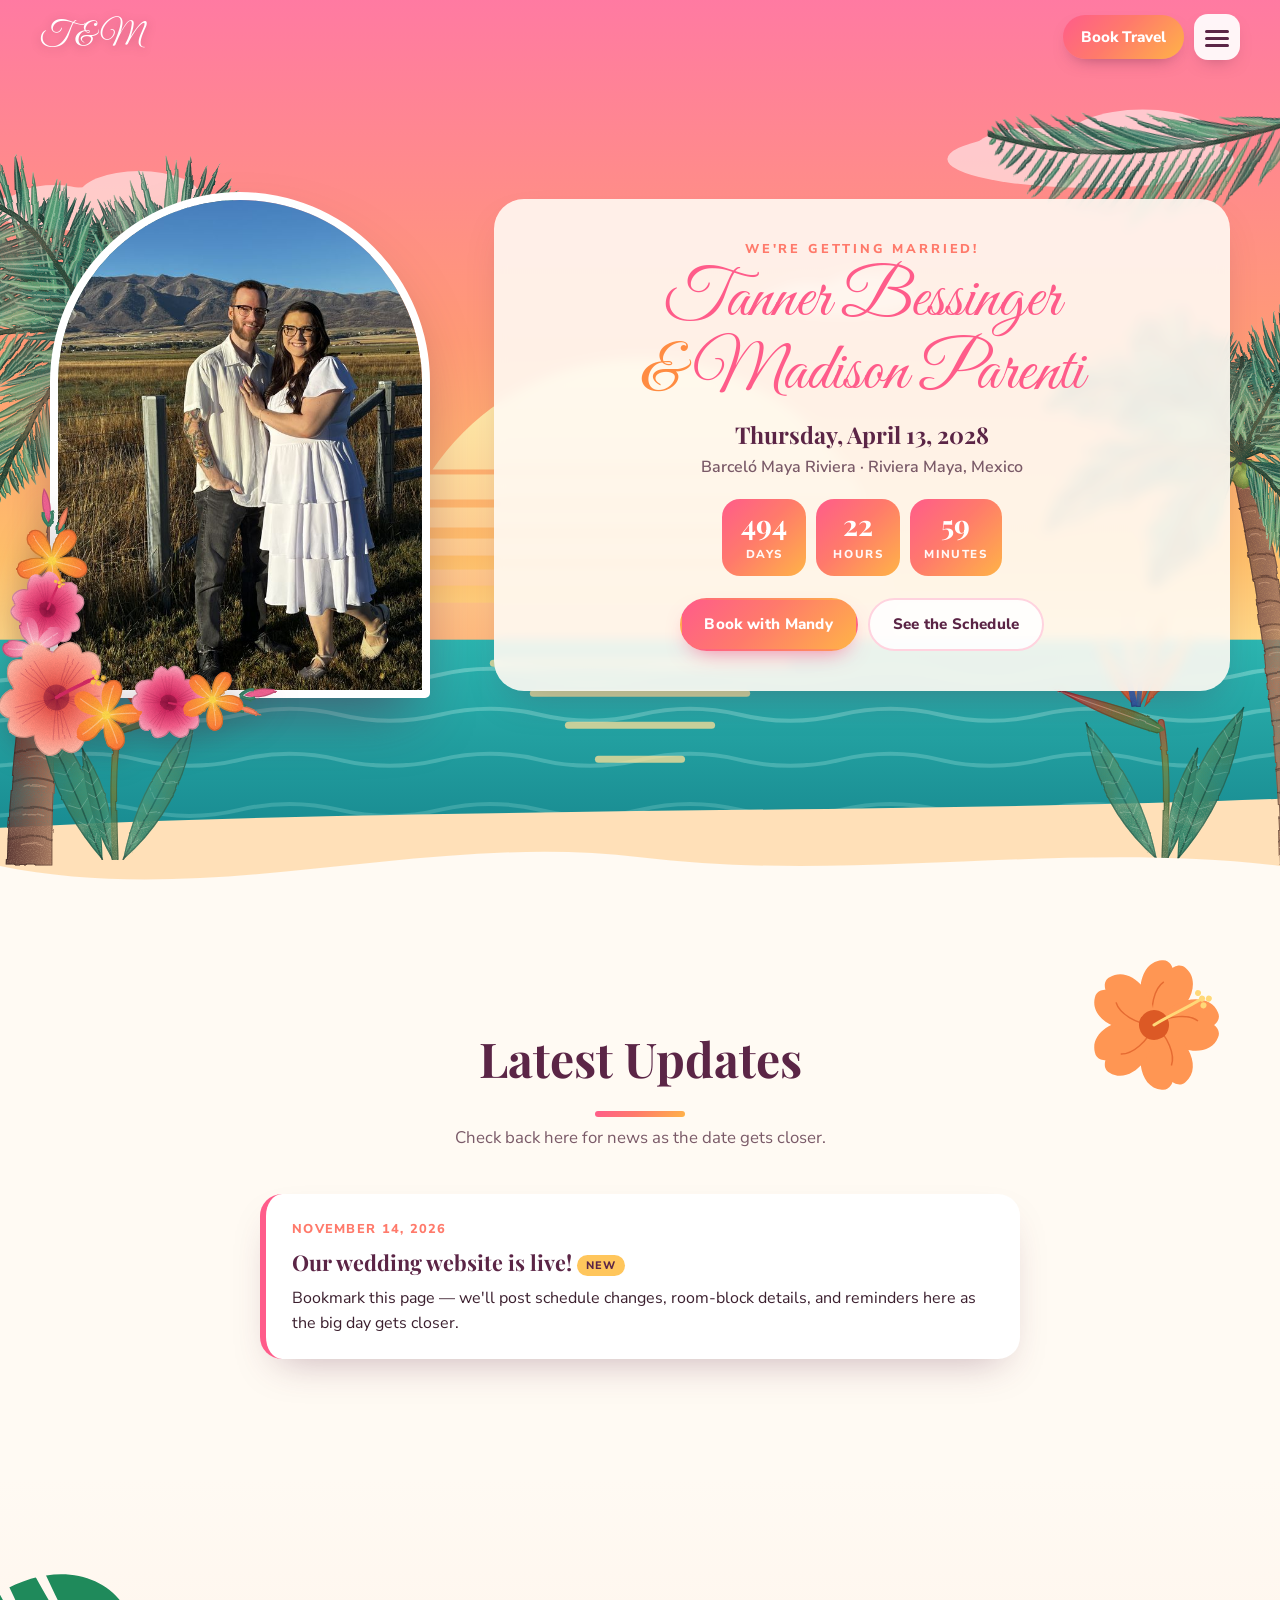
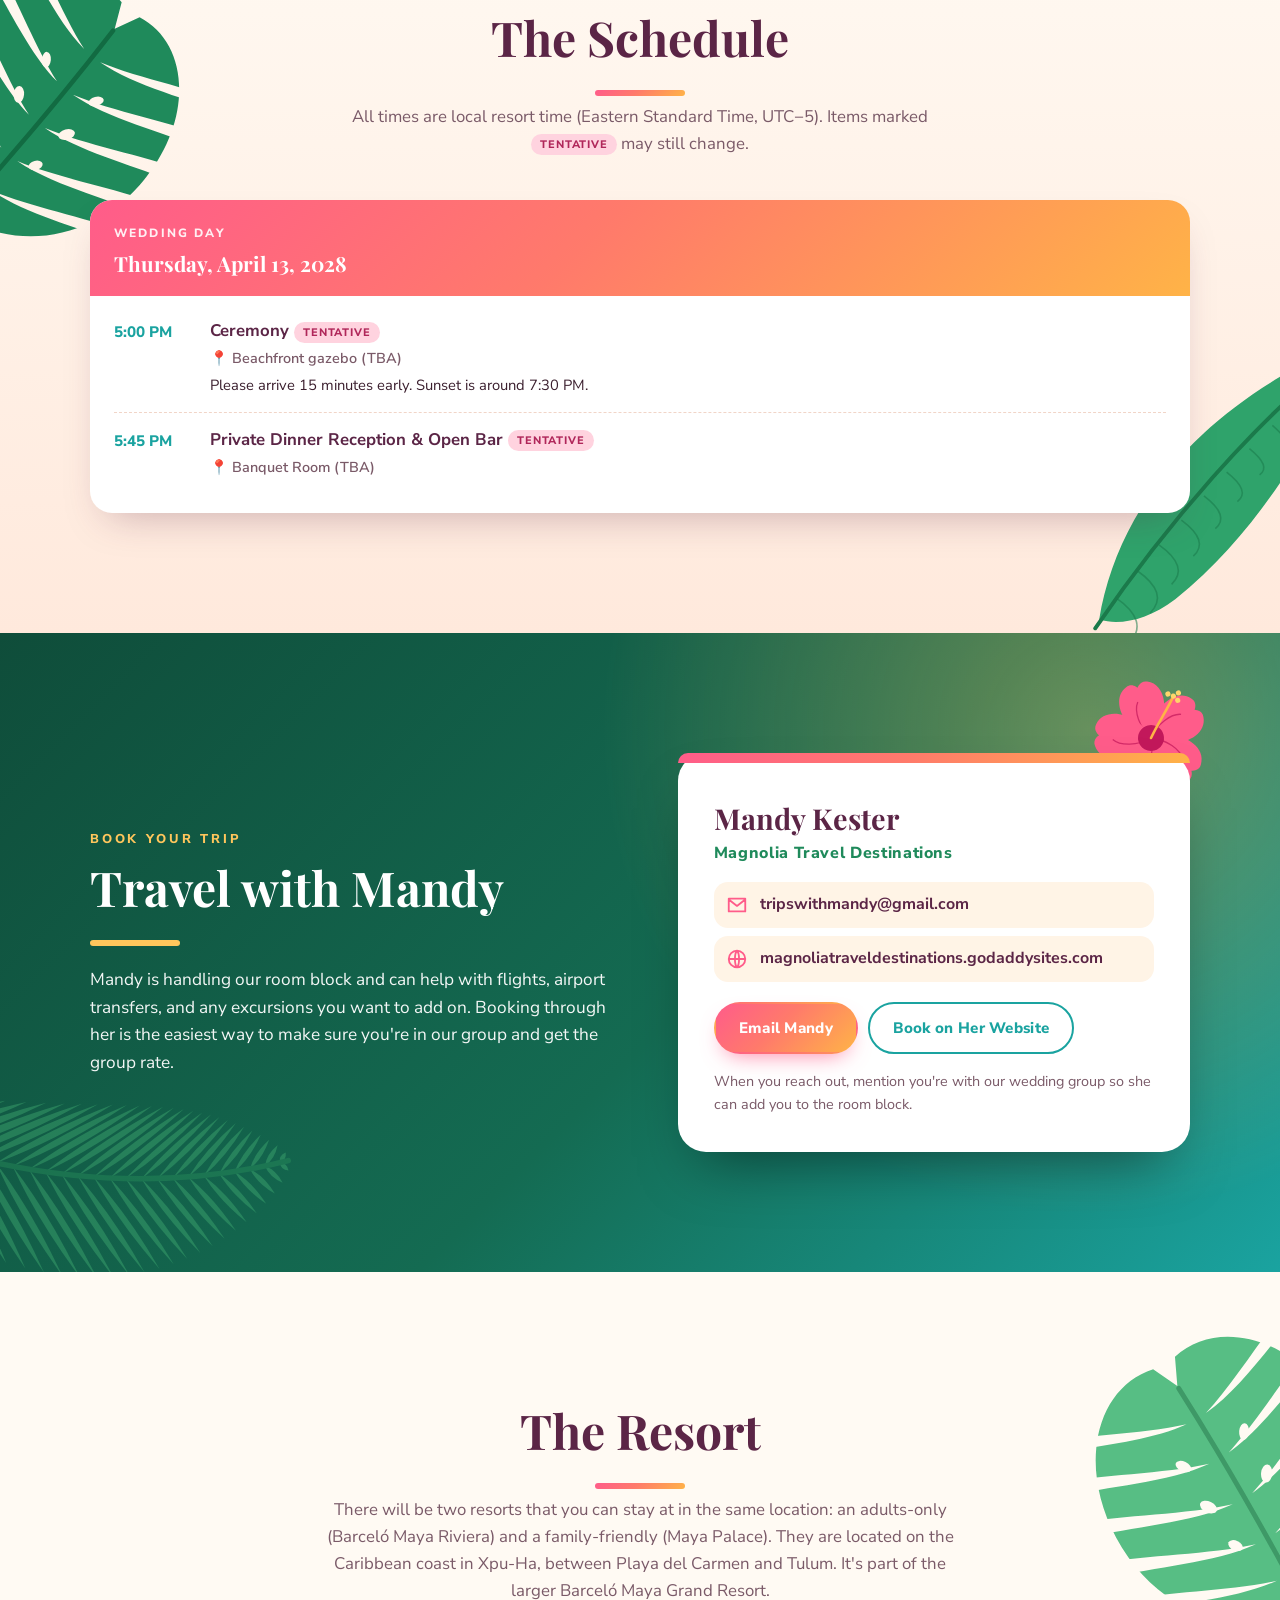
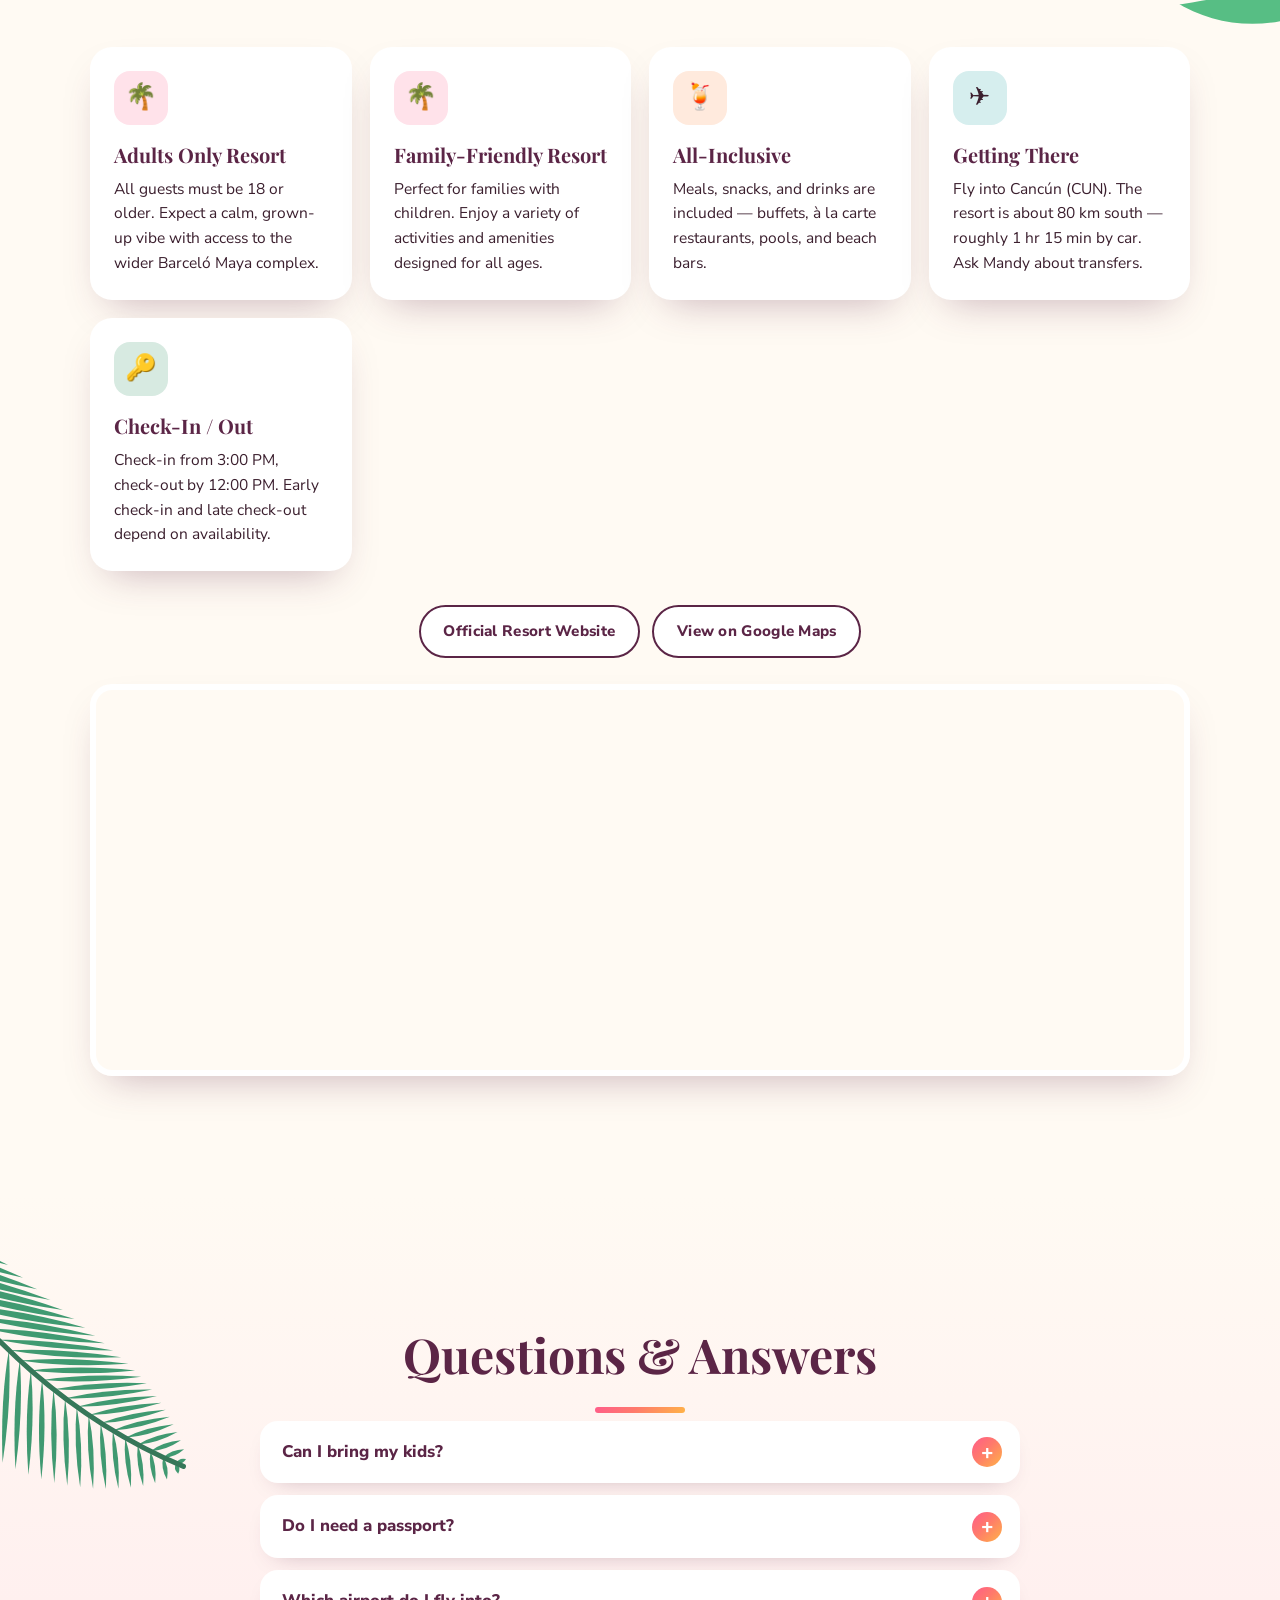
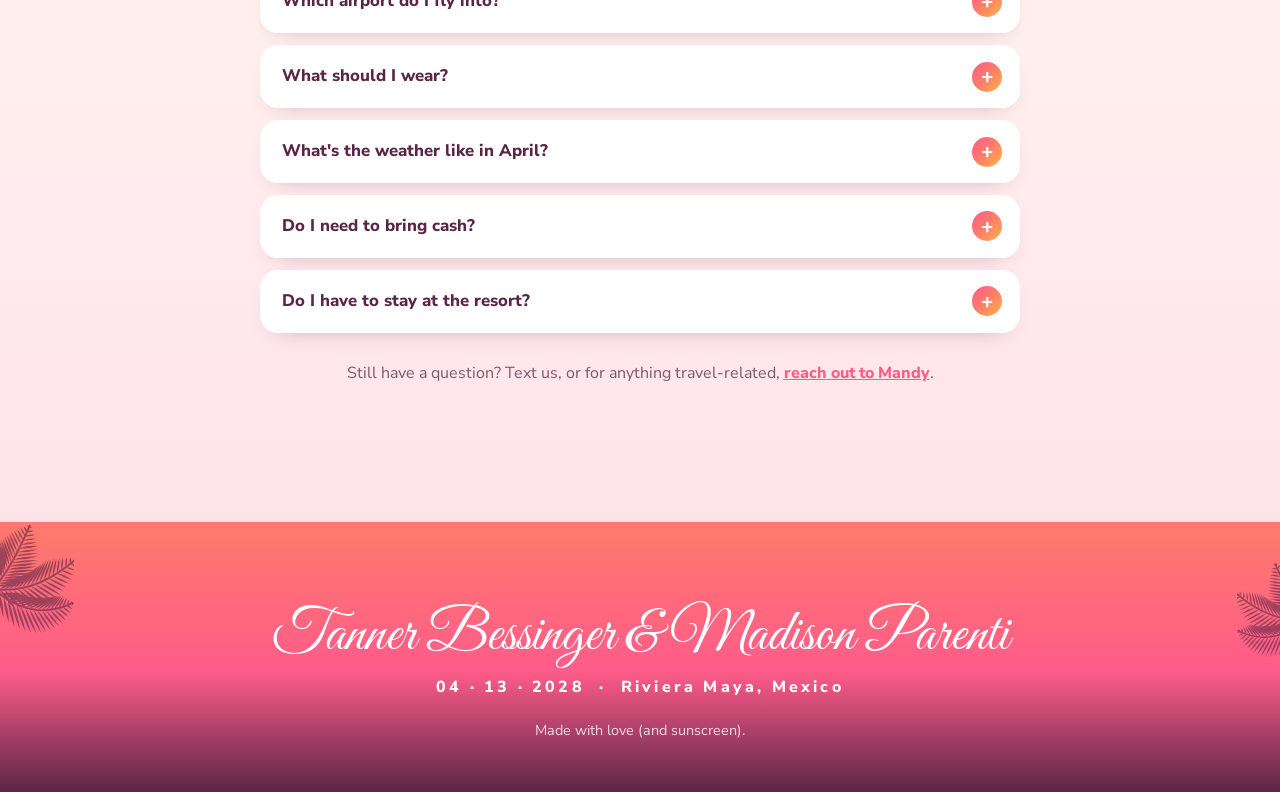
==== commit 572c4242: "Added slideshow and Our Story page." ====
--- a/index.html
+++ b/index.html
@@ -12,22 +12,28 @@
   <link rel="preconnect" href="https://fonts.googleapis.com">
   <link rel="preconnect" href="https://fonts.gstatic.com" crossorigin>
   <link href="https://fonts.googleapis.com/css2?family=Great+Vibes&family=Playfair+Display:ital,wght@0,600;0,700;1,500&family=Nunito+Sans:wght@400;600;700;800&display=swap" rel="stylesheet">
-  <link rel="stylesheet" href="style.css?v=9">
+  <link rel="stylesheet" href="style.css?v=10">
 </head>
-<body>
-
-  <!-- ===================== NAV ===================== -->
+<body data-page="home">
+
+  <!-- ===================== NAV (same block is in our-story.html) ===================== -->
   <header class="nav" id="top">
-    <a class="nav-brand" href="#top" data-names-short>Our Wedding</a>
-    <button class="nav-toggle" aria-label="Open menu" aria-expanded="false" aria-controls="nav-links">
-      <span></span><span></span><span></span>
-    </button>
-    <nav id="nav-links" class="nav-links">
-      <a href="#updates">Updates</a>
-      <a href="#schedule">Schedule</a>
-      <a href="#resort">The Resort</a>
-      <a href="#faq">FAQ</a>
-      <a href="#travel" class="nav-cta">Book Travel</a>
+    <a class="nav-brand" href="index.html" data-names-short>Our Wedding</a>
+    <div class="nav-right">
+      <a href="index.html#travel" class="nav-cta">Book Travel</a>
+      <button class="nav-toggle" aria-label="Open menu" aria-expanded="false" aria-controls="nav-menu">
+        <span></span><span></span><span></span>
+      </button>
+    </div>
+    <nav id="nav-menu" class="nav-menu" aria-label="Site menu">
+      <a href="index.html" class="nav-page" aria-current="page"><span aria-hidden="true">🏠</span> Home</a>
+      <a href="our-story.html" class="nav-page"><span aria-hidden="true">💕</span> Our Story</a>
+      <p class="nav-group">Jump to</p>
+      <a href="index.html#updates">Updates</a>
+      <a href="index.html#schedule">Schedule</a>
+      <a href="index.html#travel">Travel with Mandy</a>
+      <a href="index.html#resort">The Resort</a>
+      <a href="index.html#faq">FAQ</a>
     </nav>
   </header>
 
@@ -195,7 +201,7 @@
   <!-- Floating booking button on phones -->
   <a class="float-book" href="#travel">✈ Book with Mandy</a>
 
-  <script src="details.js?v=9"></script>
-  <script src="app.js?v=9"></script>
+  <script src="details.js?v=10"></script>
+  <script src="app.js?v=10"></script>
 </body>
 </html>
--- a/style.css
+++ b/style.css
@@ -69,30 +69,42 @@
 .nav.scrolled { background: rgba(255, 250, 243, 0.94); backdrop-filter: blur(8px); box-shadow: 0 4px 20px -10px rgba(91,37,70,0.3); }
 .nav-brand { font-family: var(--font-script); font-size: 2rem; text-decoration: none; color: #fff; line-height: 1; text-shadow: 0 2px 10px rgba(91,37,70,0.35); }
 .nav.scrolled .nav-brand { color: var(--pink); text-shadow: none; }
-.nav-links { display: flex; gap: 6px; align-items: center; }
-.nav-links a {
-  text-decoration: none; font-weight: 700; font-size: 0.95rem;
-  padding: 8px 14px; border-radius: 999px; color: #fff;
-  text-shadow: 0 1px 6px rgba(91,37,70,0.35);
-}
-.nav.scrolled .nav-links a { color: var(--plum); text-shadow: none; }
-.nav-links a:hover { background: rgba(255,255,255,0.2); }
-.nav.scrolled .nav-links a:hover { background: var(--pink-soft); }
-.nav-links a.nav-cta, .nav.scrolled .nav-links a.nav-cta { background: var(--sunset); color: #fff; text-shadow: none; }
-.nav-toggle { display: none; background: rgba(255,255,255,0.9); border: 0; border-radius: 12px; width: 44px; height: 44px; padding: 11px 10px; cursor: pointer; }
-.nav-toggle span { display: block; height: 3px; background: var(--plum); border-radius: 2px; margin: 4px 0; }
-
+.nav-right { display: flex; align-items: center; gap: 10px; }
+.nav-cta {
+  text-decoration: none; font-weight: 800; font-size: 0.95rem;
+  padding: 10px 18px; border-radius: 999px; background: var(--sunset); color: #fff;
+  box-shadow: 0 8px 18px -10px rgba(91,37,70,0.6);
+}
+.nav-toggle {
+  background: rgba(255,255,255,0.92); border: 0; border-radius: 14px;
+  width: 46px; height: 46px; padding: 12px 11px; cursor: pointer;
+  box-shadow: 0 8px 18px -10px rgba(91,37,70,0.5);
+}
+.nav-toggle span { display: block; height: 3px; background: var(--plum); border-radius: 2px; margin: 4px 0; transition: transform 0.2s, opacity 0.2s; }
+.nav-toggle.is-open span:nth-child(1) { transform: translateY(7px) rotate(45deg); }
+.nav-toggle.is-open span:nth-child(2) { opacity: 0; }
+.nav-toggle.is-open span:nth-child(3) { transform: translateY(-7px) rotate(-45deg); }
+
+/* Dropdown menu (hamburger) */
+.nav-menu {
+  position: absolute; top: calc(100% - 4px); right: clamp(16px, 4vw, 40px);
+  width: min(300px, calc(100vw - 32px));
+  display: none; flex-direction: column;
+  background: var(--cream); border-radius: var(--radius); padding: 10px;
+  box-shadow: 0 24px 50px -20px rgba(91,37,70,0.55);
+  border-top: 6px solid var(--pink);
+}
+.nav-menu.open { display: flex; }
+.nav-menu a { text-decoration: none; color: var(--plum); font-weight: 700; padding: 9px 14px; border-radius: 12px; }
+.nav-menu a:hover { background: var(--pink-soft); }
+.nav-menu a.nav-page { font-family: var(--font-display); font-size: 1.2rem; padding: 11px 14px; }
+.nav-menu a.nav-page[aria-current="page"] { background: var(--sunset); color: #fff; }
+.nav-group {
+  margin: 10px 14px 4px; padding-top: 10px; border-top: 1px dashed #f1c9b8;
+  font-size: 0.72rem; font-weight: 800; letter-spacing: 0.18em; text-transform: uppercase; color: var(--coral);
+}
 @media (max-width: 760px) {
-  .nav-toggle { display: block; }
-  .nav-links {
-    position: absolute; top: 66px; right: 16px; left: 16px;
-    flex-direction: column; align-items: stretch;
-    background: var(--cream); border-radius: var(--radius); padding: 10px;
-    box-shadow: var(--shadow);
-    display: none;
-  }
-  .nav-links.open { display: flex; }
-  .nav-links a { color: var(--plum); text-shadow: none; padding: 12px 16px; }
+  .nav-cta { display: none; }   /* phones use the floating Book button instead */
 }
 
 /* ============ Hero ============ */
@@ -321,3 +333,71 @@
   html { scroll-behavior: auto; }
   .btn { transition: none; }
 }
+
+/* ============ Our Story page ============ */
+.story-hero {
+  position: relative; overflow: hidden; isolation: isolate;
+  padding: 96px 16px 110px;
+  display: grid; place-items: center;
+}
+.story-inner { position: relative; z-index: 2; width: 100%; display: grid; justify-items: center; gap: 14px; }
+.page-title {
+  margin: 0; font-family: var(--font-script); font-weight: 400; line-height: 1.1;
+  font-size: clamp(3.4rem, 8vw, 5.4rem); color: #fff;
+  text-shadow: 0 4px 18px rgba(91, 37, 70, 0.45);
+}
+
+.slideshow {
+  --ss-ms: 3000ms;
+  position: relative; width: min(460px, 86vw); aspect-ratio: 3 / 4;
+  border-radius: 999px 999px 26px 26px;   /* same arch as the home page photo */
+  border: 8px solid #fff; overflow: hidden; background: var(--plum);
+  box-shadow: 0 30px 60px -20px rgba(91, 37, 70, 0.6);
+  outline: none;
+}
+.slideshow:focus-visible { box-shadow: 0 0 0 4px var(--sun), 0 30px 60px -20px rgba(91, 37, 70, 0.6); }
+.slides, .slide { position: absolute; inset: 0; margin: 0; }
+.slide { opacity: 0; transition: opacity 0.9s ease; }
+.slide.is-active { opacity: 1; z-index: 1; }
+/* blurred copy fills the frame so wide or extra-tall photos aren't cropped */
+.slide-bg { position: absolute; inset: -30px; background: center / cover no-repeat; filter: blur(22px) saturate(1.2) brightness(0.85); }
+.slide img { position: relative; width: 100%; height: 100%; object-fit: contain; }
+
+.ss-btn {
+  position: absolute; top: 50%; z-index: 3; transform: translateY(-50%);
+  width: 44px; height: 44px; border-radius: 50%; border: 0; cursor: pointer;
+  background: rgba(255,255,255,0.85); color: var(--plum); font-size: 1.8rem; line-height: 1;
+  display: grid; place-items: center; box-shadow: 0 6px 16px -8px rgba(0,0,0,0.5);
+  opacity: 0.85; transition: opacity 0.2s, background 0.2s;
+}
+.ss-btn:hover { opacity: 1; background: #fff; }
+.ss-prev { left: 10px; }
+.ss-next { right: 10px; }
+.ss-bar {
+  position: absolute; z-index: 3; left: 50%; bottom: 16px; transform: translateX(-50%);
+  display: flex; align-items: center; gap: 8px;
+  background: rgba(40, 14, 30, 0.55); color: #fff; border-radius: 999px; padding: 4px 12px 4px 4px;
+  font-size: 0.85rem; font-weight: 700; backdrop-filter: blur(4px);
+}
+.ss-pause { width: 30px; height: 30px; border-radius: 50%; border: 0; cursor: pointer; background: rgba(255,255,255,0.9); color: var(--plum); font-size: 0.75rem; font-weight: 800; }
+.ss-progress { position: absolute; z-index: 3; left: 0; right: 0; bottom: 0; height: 5px; background: rgba(255,255,255,0.25); }
+.ss-progress span { display: block; height: 100%; width: 0; background: var(--sunset); }
+.ss-progress span.run { animation: ss-fill var(--ss-ms) linear forwards; }
+@keyframes ss-fill { from { width: 0; } to { width: 100%; } }
+
+.section-story { background: var(--cream); }
+.story-frond { width: 420px; right: -160px; top: 40px; transform: scaleX(-1) rotate(-20deg); opacity: 0.9; }
+.story-text p { font-size: 1.12rem; line-height: 1.85; margin: 0 0 1.2em; }
+.story-text p:first-child::first-letter {
+  float: left; font-family: var(--font-display); font-weight: 700; color: var(--pink);
+  font-size: 3.6em; line-height: 0.85; padding: 6px 10px 0 0;
+}
+.story-sign { margin: 30px 0 0; text-align: right; font-family: var(--font-script); font-size: 2.2rem; color: var(--pink); }
+
+@media (max-width: 760px) {
+  .story-hero { padding-top: 84px; }
+  .story-frond { width: 240px; right: -130px; opacity: 0.6; }
+}
+@media (prefers-reduced-motion: reduce) {
+  .slide { transition: none; }
+}
